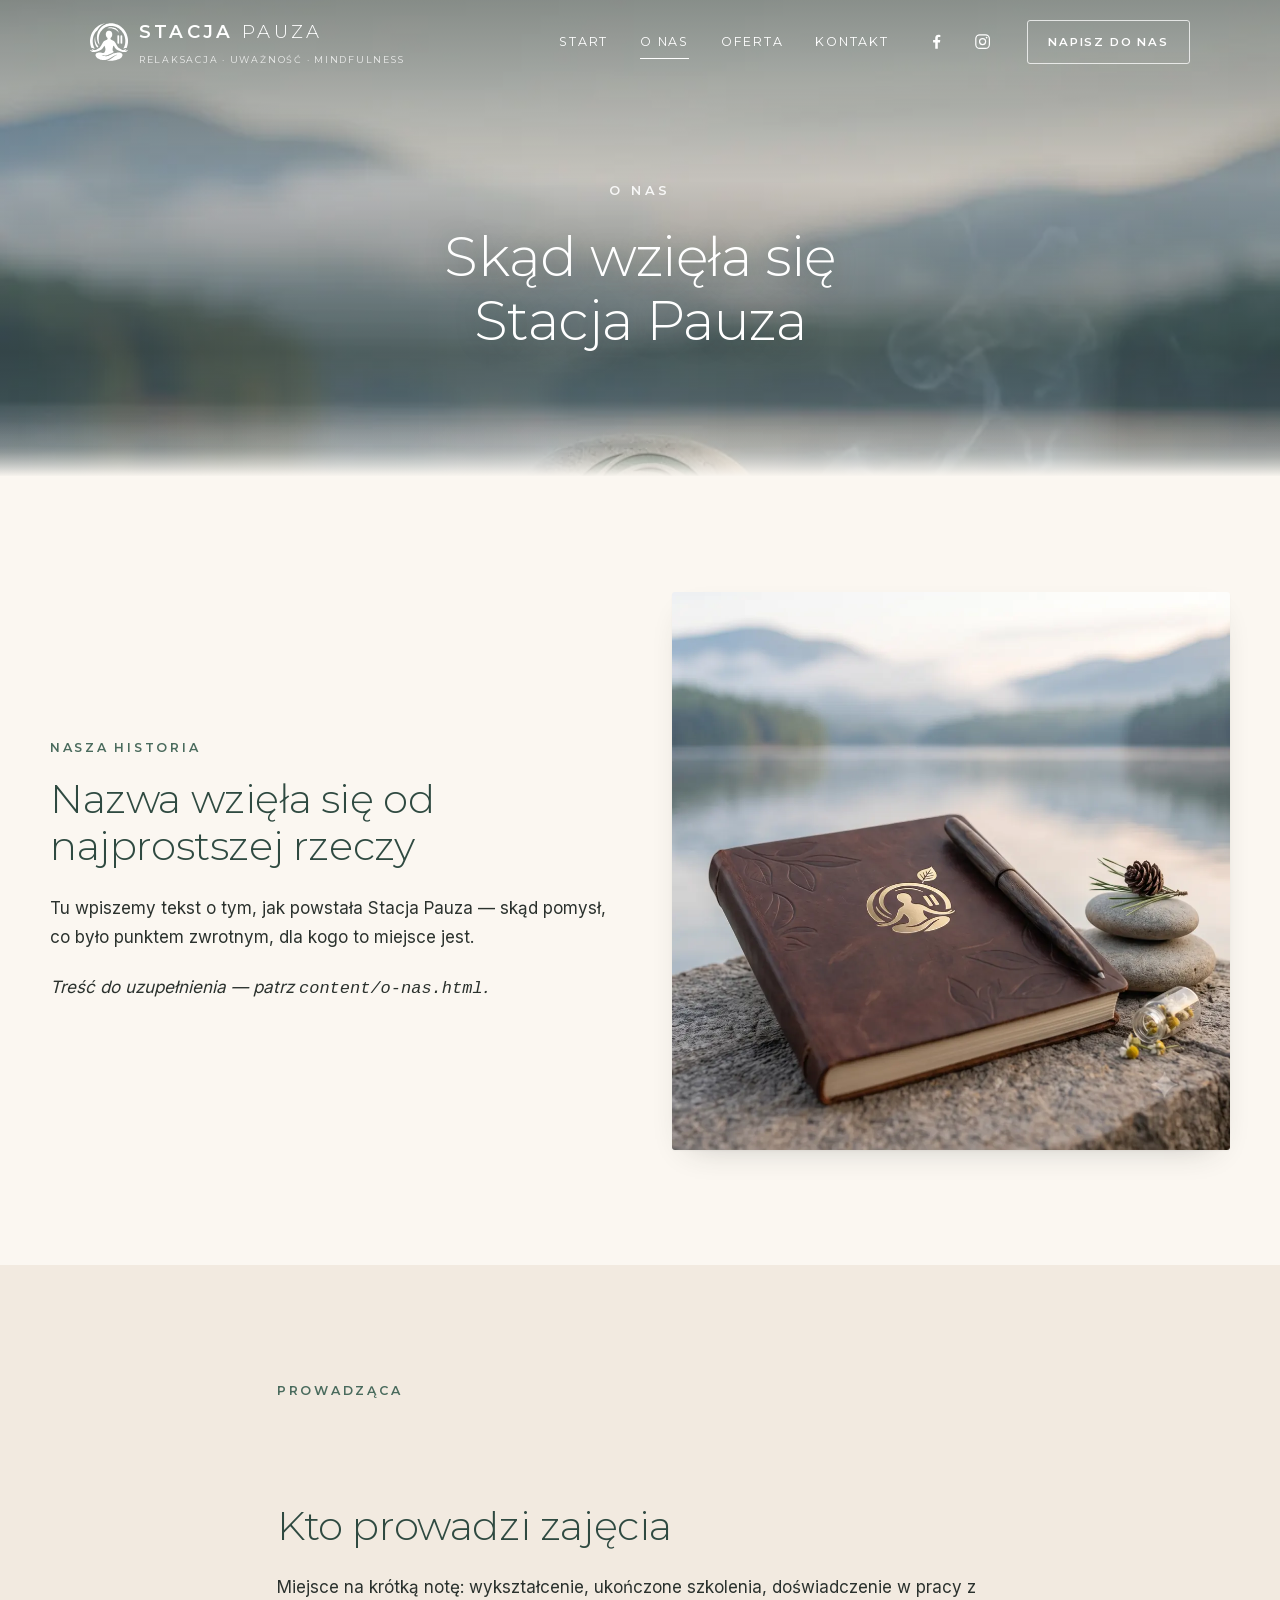
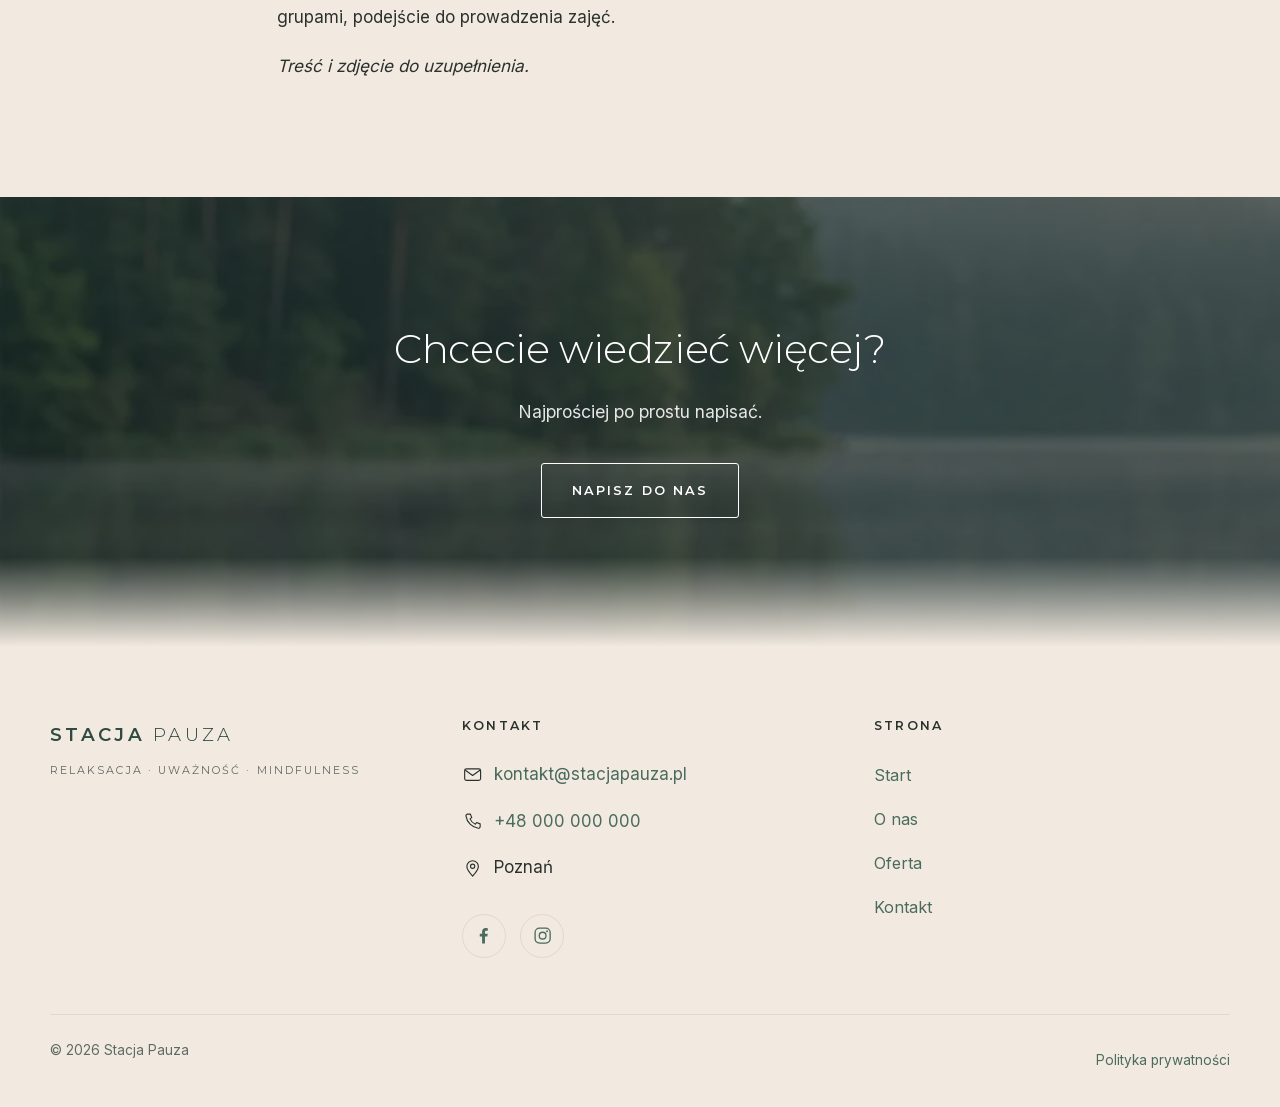
==== about.html @ e512ef87 "Profile społecznościowe w nagłówku Wersja wynikowa po zmianach w repozytorium projektowym." ====
<!DOCTYPE html>
<html lang="pl">
<head>
  <meta charset="utf-8">
  <meta name="viewport" content="width=device-width, initial-scale=1">
  <title>O nas — Stacja Pauza</title>
  <meta name="description" content="Kim jesteśmy i skąd wzięła się Stacja Pauza — szkolenia z relaksacji, uważności i mindfulness.">
  <link rel="canonical" href="https://stacjapauza.pl/about.html">

  <meta property="og:site_name" content="Stacja Pauza">
  <meta property="og:title" content="O nas — Stacja Pauza">
  <meta property="og:description" content="Kim jesteśmy i skąd wzięła się Stacja Pauza — szkolenia z relaksacji, uważności i mindfulness.">
  <meta property="og:url" content="https://stacjapauza.pl/about.html">
  <meta property="og:image" content="https://stacjapauza.pl/assets/img/og.jpg">
  <meta property="og:type" content="website">
  <meta property="og:locale" content="pl_PL">
  <meta name="twitter:card" content="summary_large_image">

  <meta name="theme-color" content="#fbf7f1">
  <link rel="icon" href="/favicon.svg" type="image/svg+xml">
  <link rel="stylesheet" href="/assets/css/fonts.css">
  <link rel="stylesheet" href="/assets/css/style.css">
</head>
<body class="">
  <a class="skip-link" href="#main">Przejdź do treści</a>

    <!-- Zestaw ikon. Użycie: <svg class="icon"><use href="#i-oddech"></use></svg> -->
  <svg xmlns="http://www.w3.org/2000/svg" style="display:none" aria-hidden="true" focusable="false">
    <symbol id="i-oddech" viewBox="0 0 24 24" fill="none" stroke="currentColor" stroke-width="1.3" stroke-linecap="round" stroke-linejoin="round">
      <path d="M3 14c3 0 3-4 6-4s3 4 6 4 3-4 6-4"/>
      <path d="M3 19c3 0 3-3 6-3s3 3 6 3 3-3 6-3" opacity=".55"/>
      <circle cx="12" cy="5" r="2.2"/>
    </symbol>
    <symbol id="i-cisza" viewBox="0 0 24 24" fill="none" stroke="currentColor" stroke-width="1.3" stroke-linecap="round" stroke-linejoin="round">
      <circle cx="12" cy="12" r="9"/>
      <circle cx="12" cy="12" r="4.5" opacity=".55"/>
      <circle cx="12" cy="12" r="1"/>
    </symbol>
    <symbol id="i-rownowaga" viewBox="0 0 24 24" fill="none" stroke="currentColor" stroke-width="1.3" stroke-linecap="round" stroke-linejoin="round">
      <ellipse cx="12" cy="18.5" rx="6.5" ry="2.4"/>
      <ellipse cx="12" cy="13" rx="5" ry="2"/>
      <ellipse cx="12" cy="8.5" rx="3.4" ry="1.6"/>
      <ellipse cx="12" cy="4.8" rx="2" ry="1.1"/>
    </symbol>
    <symbol id="i-uwaznosc" viewBox="0 0 24 24" fill="none" stroke="currentColor" stroke-width="1.3" stroke-linecap="round" stroke-linejoin="round">
      <path d="M12 21c-4.5-3.2-7-6-7-9.6A4.4 4.4 0 0 1 12 8a4.4 4.4 0 0 1 7 3.4c0 3.6-2.5 6.4-7 9.6Z"/>
      <path d="M12 8V3.5" opacity=".55"/>
    </symbol>
    <symbol id="i-grupa" viewBox="0 0 24 24" fill="none" stroke="currentColor" stroke-width="1.3" stroke-linecap="round" stroke-linejoin="round">
      <circle cx="9" cy="8" r="3"/>
      <circle cx="17" cy="9.5" r="2.3" opacity=".55"/>
      <path d="M3.5 19c0-3 2.5-5 5.5-5s5.5 2 5.5 5"/>
      <path d="M16.5 14.2c2.3.4 4 2.3 4 4.8" opacity=".55"/>
    </symbol>
    <symbol id="i-czas" viewBox="0 0 24 24" fill="none" stroke="currentColor" stroke-width="1.3" stroke-linecap="round" stroke-linejoin="round">
      <circle cx="12" cy="12" r="9"/>
      <path d="M12 7v5.2l3.2 1.9"/>
    </symbol>
    <symbol id="i-mail" viewBox="0 0 24 24" fill="none" stroke="currentColor" stroke-width="1.3" stroke-linecap="round" stroke-linejoin="round">
      <rect x="3" y="5.5" width="18" height="13" rx="2"/>
      <path d="m3.8 7 8.2 6 8.2-6"/>
    </symbol>
    <symbol id="i-telefon" viewBox="0 0 24 24" fill="none" stroke="currentColor" stroke-width="1.3" stroke-linecap="round" stroke-linejoin="round">
      <path d="M6.5 3.5h3l1.5 4-2 1.4a12 12 0 0 0 6.1 6.1l1.4-2 4 1.5v3a2 2 0 0 1-2.2 2A16.5 16.5 0 0 1 4.5 5.7a2 2 0 0 1 2-2.2Z"/>
    </symbol>
    <symbol id="i-miejsce" viewBox="0 0 24 24" fill="none" stroke="currentColor" stroke-width="1.3" stroke-linecap="round" stroke-linejoin="round">
      <path d="M12 21.5c4.3-4.6 6.5-8 6.5-10.8a6.5 6.5 0 1 0-13 0c0 2.8 2.2 6.2 6.5 10.8Z"/>
      <circle cx="12" cy="10.5" r="2.4"/>
    </symbol>
    <symbol id="i-facebook" viewBox="0 0 24 24" fill="currentColor">
      <path d="M13.5 21v-8h2.7l.4-3.1h-3.1V7.9c0-.9.25-1.5 1.55-1.5H16.7V3.6A21 21 0 0 0 14.3 3.5c-2.4 0-4 1.45-4 4.12V9.9H7.6V13h2.7v8Z"/>
    </symbol>
    <symbol id="i-instagram" viewBox="0 0 24 24" fill="none" stroke="currentColor" stroke-width="1.5" stroke-linecap="round">
      <rect x="3.5" y="3.5" width="17" height="17" rx="5"/>
      <circle cx="12" cy="12" r="3.8"/>
      <circle cx="17" cy="7" r="1.1" fill="currentColor" stroke="none"/>
    </symbol>
  </svg>


  <header class="site-header" id="site-header">
    <div class="site-header__inner">
      <a class="brand" href="/index.html">
        <span class="brand__mark" aria-hidden="true"></span>
        <span class="brand__text">
          <span class="brand__name"><strong>Stacja</strong> Pauza</span>
          <span class="brand__tagline">Relaksacja · Uważność · Mindfulness</span>
        </span>
      </a>

      <button class="nav-toggle" type="button" aria-expanded="false" aria-controls="site-nav">
        <span class="nav-toggle__bars" aria-hidden="true"></span>
        <span class="nav-toggle__label">Menu</span>
      </button>

      <nav class="site-nav" id="site-nav" aria-label="Menu główne">
        <a href="/index.html">Start</a>
      <a href="/about.html" aria-current="page">O nas</a>
      <a href="/services.html">Oferta</a>
      <a href="/contact.html">Kontakt</a>
        <span class="site-nav__social">
          <a href="https://www.facebook.com/profile.php?id=61592736097034" aria-label="Facebook" rel="noopener" target="_blank"><svg class="icon" aria-hidden="true"><use href="#i-facebook"></use></svg></a>
          <a href="https://www.instagram.com/stacjapauza/" aria-label="Instagram" rel="noopener" target="_blank"><svg class="icon" aria-hidden="true"><use href="#i-instagram"></use></svg></a>
        </span>
        <a class="btn btn--sm site-nav__cta" href="/contact.html">Napisz do nas</a>
      </nav>
    </div>
  </header>

  <section class="hero hero--compact hero--photo" style="background-image:url(/assets/img/kamienie-pomost.webp);background-position:center 12%">
    <div class="hero__inner">
      <p class="hero__kicker">O nas</p>
      <h1 class="hero__title">Skąd wzięła się Stacja Pauza</h1>
    </div>
  </section>

  <main id="main">
    <section class="section">
      <div class="container">
        <div class="split split--reverse">
          <div class="split__media">
            <img src="/assets/img/dziennik.webp" width="1100" height="1100"
                 alt="Skórzany dziennik ze złoconym znakiem, pióro i kamienie nad jeziorem" loading="lazy">
          </div>
          <div class="split__text">
            <p class="kicker">Nasza historia</p>
            <h2>Nazwa wzięła się od najprostszej rzeczy</h2>
            <p>Tu wpiszemy tekst o tym, jak powstała Stacja Pauza — skąd pomysł, co było
              punktem zwrotnym, dla kogo to miejsce jest.</p>
            <p><em>Treść do uzupełnienia — patrz <code>content/o-nas.html</code>.</em></p>
          </div>
        </div>
      </div>
    </section>

    <section class="section section--sand">
      <div class="container container--prose prose">
        <p class="kicker">Prowadząca</p>
        <h2>Kto prowadzi zajęcia</h2>
        <p>Miejsce na krótką notę: wykształcenie, ukończone szkolenia, doświadczenie
          w pracy z grupami, podejście do prowadzenia zajęć.</p>
        <p><em>Treść i zdjęcie do uzupełnienia.</em></p>
      </div>
    </section>

    <section class="cta-band" style="background-image:url(/assets/img/band-jezioro.webp);background-position:center 30%">
      <div class="cta-band__inner">
        <h2>Chcecie wiedzieć więcej?</h2>
        <p>Najprościej po prostu napisać.</p>
        <p class="hero__actions"><a class="btn btn--ghost" href="/contact.html">Napisz do nas</a></p>
      </div>
    </section>
  </main>

  <footer class="site-footer">
    <div class="site-footer__inner">
      <div class="site-footer__brand">
        <span class="brand__name"><strong>Stacja</strong> Pauza</span>
        <p class="site-footer__tagline">Relaksacja · Uważność · Mindfulness</p>
      </div>

      <div class="site-footer__col">
        <h2>Kontakt</h2>
        <ul class="contact-list">
          <li><svg class="icon" aria-hidden="true"><use href="#i-mail"></use></svg><a href="mailto:kontakt@stacjapauza.pl">kontakt@stacjapauza.pl</a></li>
          <li><svg class="icon" aria-hidden="true"><use href="#i-telefon"></use></svg><a href="tel:+48000000000">+48 000 000 000</a></li>
          <li><svg class="icon" aria-hidden="true"><use href="#i-miejsce"></use></svg><span>Poznań</span></li>
        </ul>
        <p class="social"><a href="https://www.facebook.com/profile.php?id=61592736097034" aria-label="Facebook" rel="noopener" target="_blank"><svg class="icon" aria-hidden="true"><use href="#i-facebook"></use></svg></a><a href="https://www.instagram.com/stacjapauza/" aria-label="Instagram" rel="noopener" target="_blank"><svg class="icon" aria-hidden="true"><use href="#i-instagram"></use></svg></a></p>
      </div>

      <div class="site-footer__col">
        <h2>Strona</h2>
        <nav aria-label="Menu w stopce">
          <a href="/index.html">Start</a>
      <a href="/about.html" aria-current="page">O nas</a>
      <a href="/services.html">Oferta</a>
      <a href="/contact.html">Kontakt</a>
        </nav>
      </div>
    </div>

    <div class="site-footer__bottom">
      <p>&copy; 2026 Stacja Pauza</p>
      <a href="/privacy.html">Polityka prywatności</a>
    </div>
  </footer>

  <script src="/assets/js/site.js" defer></script>
</body>
</html>
---- assets/css/fonts.css ----
/* Fonty hostowane lokalnie — bez odpytywania serwerów Google (RODO).
   Generowane przez scripts/fetch-fonts.sh — nie edytować ręcznie. */

@font-face {
  font-family: 'Inter';
  font-style: normal;
  font-weight: 400;
  font-display: swap;
  src: url(/assets/fonts/inter-400-latin-ext.woff2) format('woff2');
  unicode-range: U+0100-02BA, U+02BD-02C5, U+02C7-02CC, U+02CE-02D7, U+02DD-02FF, U+0304, U+0308, U+0329, U+1D00-1DBF, U+1E00-1E9F, U+1EF2-1EFF, U+2020, U+20A0-20AB, U+20AD-20C0, U+2113, U+2C60-2C7F, U+A720-A7FF;
}

@font-face {
  font-family: 'Inter';
  font-style: normal;
  font-weight: 400;
  font-display: swap;
  src: url(/assets/fonts/inter-400-latin.woff2) format('woff2');
  unicode-range: U+0000-00FF, U+0131, U+0152-0153, U+02BB-02BC, U+02C6, U+02DA, U+02DC, U+0304, U+0308, U+0329, U+2000-206F, U+20AC, U+2122, U+2191, U+2193, U+2212, U+2215, U+FEFF, U+FFFD;
}

@font-face {
  font-family: 'Montserrat';
  font-style: normal;
  font-weight: 300;
  font-display: swap;
  src: url(/assets/fonts/montserrat-300-latin-ext.woff2) format('woff2');
  unicode-range: U+0100-02BA, U+02BD-02C5, U+02C7-02CC, U+02CE-02D7, U+02DD-02FF, U+0304, U+0308, U+0329, U+1D00-1DBF, U+1E00-1E9F, U+1EF2-1EFF, U+2020, U+20A0-20AB, U+20AD-20C0, U+2113, U+2C60-2C7F, U+A720-A7FF;
}

@font-face {
  font-family: 'Montserrat';
  font-style: normal;
  font-weight: 300;
  font-display: swap;
  src: url(/assets/fonts/montserrat-300-latin.woff2) format('woff2');
  unicode-range: U+0000-00FF, U+0131, U+0152-0153, U+02BB-02BC, U+02C6, U+02DA, U+02DC, U+0304, U+0308, U+0329, U+2000-206F, U+20AC, U+2122, U+2191, U+2193, U+2212, U+2215, U+FEFF, U+FFFD;
}

@font-face {
  font-family: 'Montserrat';
  font-style: normal;
  font-weight: 400;
  font-display: swap;
  src: url(/assets/fonts/montserrat-400-latin-ext.woff2) format('woff2');
  unicode-range: U+0100-02BA, U+02BD-02C5, U+02C7-02CC, U+02CE-02D7, U+02DD-02FF, U+0304, U+0308, U+0329, U+1D00-1DBF, U+1E00-1E9F, U+1EF2-1EFF, U+2020, U+20A0-20AB, U+20AD-20C0, U+2113, U+2C60-2C7F, U+A720-A7FF;
}

@font-face {
  font-family: 'Montserrat';
  font-style: normal;
  font-weight: 400;
  font-display: swap;
  src: url(/assets/fonts/montserrat-400-latin.woff2) format('woff2');
  unicode-range: U+0000-00FF, U+0131, U+0152-0153, U+02BB-02BC, U+02C6, U+02DA, U+02DC, U+0304, U+0308, U+0329, U+2000-206F, U+20AC, U+2122, U+2191, U+2193, U+2212, U+2215, U+FEFF, U+FFFD;
}

@font-face {
  font-family: 'Montserrat';
  font-style: normal;
  font-weight: 600;
  font-display: swap;
  src: url(/assets/fonts/montserrat-600-latin-ext.woff2) format('woff2');
  unicode-range: U+0100-02BA, U+02BD-02C5, U+02C7-02CC, U+02CE-02D7, U+02DD-02FF, U+0304, U+0308, U+0329, U+1D00-1DBF, U+1E00-1E9F, U+1EF2-1EFF, U+2020, U+20A0-20AB, U+20AD-20C0, U+2113, U+2C60-2C7F, U+A720-A7FF;
}

@font-face {
  font-family: 'Montserrat';
  font-style: normal;
  font-weight: 600;
  font-display: swap;
  src: url(/assets/fonts/montserrat-600-latin.woff2) format('woff2');
  unicode-range: U+0000-00FF, U+0131, U+0152-0153, U+02BB-02BC, U+02C6, U+02DA, U+02DC, U+0304, U+0308, U+0329, U+2000-206F, U+20AC, U+2122, U+2191, U+2193, U+2212, U+2215, U+FEFF, U+FFFD;
}
---- assets/css/style.css ----
/* Stacja Pauza — arkusz stylów.
   Kolory wyprowadzone z logotypu i zdjęć marki (content/images/katalog.md):
   szałwiowa zieleń sygnetu, mgła nad jeziorem, ciepłe drewno, kremowy piasek. */

:root {
  /* kolory */
  --ink: #2b322e;
  --ink-soft: #5f6a63;
  --cream: #fbf7f1;
  --sand: #f2eae0;
  --line: #e3d8c9;
  --sage: #7d9b89;
  --sage-deep: #4a6b5d;
  --forest: #2f4a41;
  --gold: #b08d57;
  --white: #fff;

  /* wymiary */
  --container: 1180px;
  --prose: 66ch;
  --gutter: clamp(1.25rem, 4vw, 2.5rem);
  --section-y: clamp(4rem, 9vw, 7.5rem);
  --radius: 3px;

  /* typografia */
  --font-head: "Montserrat", "Helvetica Neue", Arial, sans-serif;
  --font-body: "Inter", "Helvetica Neue", Arial, sans-serif;

  --header-h: 5.25rem;
  --shadow: 0 1px 2px rgba(43, 50, 46, .04), 0 12px 32px -18px rgba(43, 50, 46, .3);
}

*,
*::before,
*::after {
  box-sizing: border-box;
}

html {
  scroll-behavior: smooth;
}

@media (prefers-reduced-motion: reduce) {
  html { scroll-behavior: auto; }
  *, *::before, *::after { animation: none !important; transition: none !important; }
}

body {
  margin: 0;
  background: var(--cream);
  color: var(--ink);
  font-family: var(--font-body);
  font-size: 1.0625rem;
  line-height: 1.75;
  -webkit-font-smoothing: antialiased;
}

img {
  max-width: 100%;
  height: auto;
  display: block;
}

a {
  color: var(--sage-deep);
  text-underline-offset: .18em;
  text-decoration-thickness: 1px;
}

a:hover {
  color: var(--forest);
}

:focus-visible {
  outline: 2px solid var(--sage-deep);
  outline-offset: 3px;
}

.icon {
  width: 1.25em;
  height: 1.25em;
  flex: none;
}

/* ---------- typografia ---------- */

h1, h2, h3, h4 {
  font-family: var(--font-head);
  font-weight: 300;
  line-height: 1.18;
  letter-spacing: -.01em;
  color: var(--forest);
  margin: 0 0 .6em;
  text-wrap: balance;
}

h1 { font-size: clamp(2.1rem, 5.2vw, 3.4rem); }
h2 { font-size: clamp(1.7rem, 3.6vw, 2.5rem); }
h3 { font-size: 1.2rem; font-weight: 600; letter-spacing: .01em; }

p { margin: 0 0 1.25rem; }
p:last-child { margin-bottom: 0; }

.lead {
  font-size: clamp(1.1rem, 1.7vw, 1.28rem);
  line-height: 1.65;
  color: var(--ink-soft);
}

.kicker {
  font-family: var(--font-head);
  font-size: .78rem;
  font-weight: 600;
  letter-spacing: .22em;
  text-transform: uppercase;
  color: var(--sage-deep);
  margin: 0 0 1rem;
}

.skip-link {
  position: absolute;
  left: -9999px;
}

.skip-link:focus {
  left: var(--gutter);
  top: 1rem;
  z-index: 200;
  padding: .6rem 1.1rem;
  background: var(--white);
  border-radius: var(--radius);
  box-shadow: var(--shadow);
}

/* ---------- przyciski ---------- */

.btn {
  display: inline-flex;
  align-items: center;
  justify-content: center;
  gap: .5rem;
  min-height: 2.75rem;
  padding: .95rem 1.9rem;
  border: 1px solid var(--sage-deep);
  border-radius: var(--radius);
  background: var(--sage-deep);
  color: var(--white);
  font-family: var(--font-head);
  font-size: .8rem;
  font-weight: 600;
  letter-spacing: .16em;
  text-transform: uppercase;
  text-decoration: none;
  transition: background-color .25s, border-color .25s, color .25s;
}

.btn:hover {
  background: var(--forest);
  border-color: var(--forest);
  color: var(--white);
}

.btn--ghost {
  background: transparent;
  border-color: currentColor;
  color: var(--white);
}

.btn--ghost:hover {
  background: rgba(255, 255, 255, .14);
  border-color: var(--white);
  color: var(--white);
}

.btn--sm {
  padding: .65rem 1.25rem;
  font-size: .72rem;
  white-space: nowrap;
}

/* ---------- nagłówek strony ---------- */

.site-header {
  position: sticky;
  top: 0;
  z-index: 100;
  background: var(--cream);
  border-bottom: 1px solid var(--line);
  transition: background-color .3s, border-color .3s;
}

/* Na podstronach ze zdjęciem powitalnym nagłówek leży na zdjęciu,
   dopóki użytkownik nie zacznie przewijać (klasę dokłada assets/js/site.js). */
body:not(.no-hero) .site-header {
  position: fixed;
  inset: 0 0 auto;
  background: transparent;
  border-bottom-color: transparent;
}

body:not(.no-hero) .site-header:not(.is-scrolled) .brand,
body:not(.no-hero) .site-header:not(.is-scrolled) .site-nav a:not(.btn),
body:not(.no-hero) .site-header:not(.is-scrolled) .nav-toggle {
  color: var(--white);
}

body:not(.no-hero) .site-header:not(.is-scrolled) .brand__tagline {
  color: rgba(255, 255, 255, .8);
}

body:not(.no-hero) .site-header:not(.is-scrolled) .site-nav__cta {
  border-color: rgba(255, 255, 255, .75);
  background: transparent;
}

body:not(.no-hero) .site-header.is-scrolled {
  background: var(--cream);
  border-bottom-color: var(--line);
  box-shadow: 0 8px 24px -20px rgba(43, 50, 46, .5);
}

.site-header__inner {
  position: relative;
  max-width: var(--container);
  min-height: var(--header-h);
  margin: 0 auto;
  padding: 0 var(--gutter);
  display: flex;
  align-items: center;
  justify-content: space-between;
  gap: clamp(1rem, 3vw, 2rem);
}

.brand {
  display: flex;
  align-items: center;
  gap: .7rem;
  min-height: 2.75rem;
  min-width: 0;
  color: var(--forest);
  text-decoration: none;
  transition: color .3s;
}

.brand__text {
  display: grid;
  gap: .2rem;
  min-width: 0;
}

/* Sygnet jako maska, a nie zwykły obrazek: dzięki temu przyjmuje kolor tekstu obok,
   czyli jest biały nad zdjęciem i ciemnozielony po przewinięciu — bez drugiego pliku.
   Poza @supports znak się nie pokazuje, żeby w starszej przeglądarce nie został
   po nim kolorowy prostokąt. */
.brand__mark {
  display: none;
  flex: none;
  width: clamp(1.9rem, 4.4vw, 2.35rem);
  aspect-ratio: 1;
  background: currentColor;
}

@supports ((-webkit-mask-image: url("#m")) or (mask-image: url("#m"))) {
  .brand__mark {
    display: block;
    -webkit-mask: url(/assets/img/logo-znak.svg) center / contain no-repeat;
    mask: url(/assets/img/logo-znak.svg) center / contain no-repeat;
  }
}

.brand__name {
  font-family: var(--font-head);
  font-size: clamp(.95rem, 2.4vw, 1.15rem);
  font-weight: 300;
  letter-spacing: .18em;
  text-transform: uppercase;
  white-space: nowrap;
}

.brand__name strong { font-weight: 600; }

.brand__tagline {
  font-family: var(--font-head);
  font-size: .58rem;
  font-weight: 400;
  letter-spacing: .19em;
  text-transform: uppercase;
  color: var(--ink-soft);
  transition: color .3s;
}

.site-nav {
  display: flex;
  align-items: center;
  gap: clamp(1.25rem, 2.5vw, 2.25rem);
}

.site-nav > a:not(.btn) {
  font-family: var(--font-head);
  white-space: nowrap;
  font-size: .78rem;
  font-weight: 400;
  letter-spacing: .14em;
  text-transform: uppercase;
  color: var(--ink);
  text-decoration: none;
  padding: .35rem 0;
  border-bottom: 1px solid transparent;
  transition: color .25s, border-color .25s;
}

.site-nav > a:not(.btn):hover,
.site-nav > a[aria-current="page"] {
  border-bottom-color: currentColor;
}

/* Profile społecznościowe w nagłówku. Ikony mają własne pole dotykowe 44 px, więc
   grupa dostaje ujemny margines — inaczej odsunęłaby się od menu bardziej, niż widać. */
.site-nav__social {
  display: flex;
  align-items: center;
  gap: .1rem;
  margin: 0 -.6rem 0 -.35rem;
}

.site-nav__social a {
  display: grid;
  place-items: center;
  width: 2.75rem;
  height: 2.75rem;
  color: var(--ink);
  border-radius: 50%;
  transition: opacity .25s;
}

/* Wygaszanie zamiast zmiany koloru: działa tak samo nad zdjęciem i na kremowym tle. */
.site-nav__social a:hover {
  opacity: .65;
}

.site-nav__social .icon {
  width: 1.2rem;
  height: 1.2rem;
}

.nav-toggle {
  display: none;
  align-items: center;
  gap: .55rem;
  min-height: 2.75rem;
  padding: .5rem 0;
  border: 0;
  background: none;
  color: var(--ink);
  font-family: var(--font-head);
  font-size: .72rem;
  font-weight: 600;
  letter-spacing: .16em;
  text-transform: uppercase;
  cursor: pointer;
}

.nav-toggle__bars,
.nav-toggle__bars::before,
.nav-toggle__bars::after {
  display: block;
  width: 22px;
  height: 1.5px;
  background: currentColor;
  transition: transform .25s, opacity .25s;
}

.nav-toggle__bars {
  position: relative;
}

.nav-toggle__bars::before,
.nav-toggle__bars::after {
  content: "";
  position: absolute;
  left: 0;
}

.nav-toggle__bars::before { top: -7px; }
.nav-toggle__bars::after  { top: 7px; }

.nav-toggle[aria-expanded="true"] .nav-toggle__bars { background: transparent; }
.nav-toggle[aria-expanded="true"] .nav-toggle__bars::before { transform: translateY(7px) rotate(45deg); }
.nav-toggle[aria-expanded="true"] .nav-toggle__bars::after  { transform: translateY(-7px) rotate(-45deg); }

/* Poniżej ~560 px hasło pod nazwą nie mieści się obok przycisku menu.
   Zostaje w stopce, gdzie jest na nie miejsce. */
@media (max-width: 560px) {
  .brand__tagline { display: none; }
}

@media (max-width: 1020px) {
  .nav-toggle { display: inline-flex; }

  .site-nav {
    position: absolute;
    inset: 100% 0 auto;
    display: none;
    flex-direction: column;
    align-items: stretch;
    gap: 0;
    padding: .5rem var(--gutter) 1.75rem;
    background: var(--cream);
    border-bottom: 1px solid var(--line);
    box-shadow: var(--shadow);
  }

  .site-nav.is-open { display: flex; }

  /* w rozwiniętym menu obowiązuje kremowe tło, nie jasny wariant znad zdjęcia */
  body:not(.no-hero) .site-header:not(.is-scrolled) .site-nav.is-open a:not(.btn) {
    color: var(--ink);
  }

  .site-nav > a:not(.btn) {
    display: flex;
    align-items: center;
    min-height: 2.75rem;
    padding: .95rem 0;
    border-bottom: 1px solid var(--line);
  }

  .site-nav > a:not(.btn):hover,
  .site-nav > a[aria-current="page"] {
    color: var(--sage-deep);
    border-bottom-color: var(--line);
  }

  /* W rozwiniętym menu ikony układają się w rząd pod pozycjami menu. */
  .site-nav__social {
    margin: 1.25rem 0 0 -.6rem;
    gap: .35rem;
  }

  .site-nav__cta {
    margin-top: 1.25rem;
    justify-content: center;
  }

  body:not(.no-hero) .site-header:not(.is-scrolled) .site-nav.is-open .site-nav__cta {
    color: var(--white);
    background: var(--sage-deep);
    border-color: var(--sage-deep);
  }
}

/* ---------- sekcja powitalna ---------- */

.hero {
  position: relative;
  display: flex;
  align-items: center;
  padding: calc(var(--header-h) + clamp(3rem, 8vw, 6rem)) var(--gutter) clamp(3rem, 8vw, 6rem);
  background: var(--forest) center/cover no-repeat;
  color: var(--white);
  text-align: center;
}

/* Wysokość dużego nagłówka podąża za proporcją zdjęcia, a nie za sztywnym limitem
   w pikselach. Zdjęcie ma proporcję ok. 16:9, czyli wysokość ≈ 56% szerokości —
   przy `background-size: cover` oznacza to, że kadr pokazuje się w całości.

   Sztywne 780 px działało dobrze do jakichś 1440 px szerokości, ale wyżej okno robiło
   się coraz bardziej „panoramiczne" od zdjęcia i cover przycinał je z góry i z dołu:
   przy 1920 px ginęło 27% kadru, przy 2560 px prawie połowa. Postać rosła, a znikał
   krajobraz dookoła niej — czyli to, co w tym ujęciu najlepsze.

   78vh to dolna granica, żeby na niskich oknach nagłówek nie zrobił się pasem.

   Limit --hero-max-h jest większy niż wysokość ekranu i to jest zamierzone: przy oknie
   szerokim i niskim (np. 1623×750) pokazanie całego kadru wymaga 909 px wysokości.
   Zejście do 100vh oznaczałoby tam z powrotem 17% ucięcia. Przy 130vh kadr jest pełny
   na każdym rozmiarze, a przyciski i tak zostają nad zgięciem — sprawdzone od 968 px
   do 2560 px szerokości. Poniżej zgięcia ląduje tylko dolny fragment zdjęcia, który
   i tak rozpływa się w tło. */
.hero--large {
  min-height: min(max(78vh, 56vw), var(--hero-max-h, 130vh));
}

/* Niskie nagłówki podstron celowo pokazują tylko pas zdjęcia. */
.hero--compact { min-height: min(58vh, 460px); }

.hero--photo::before {
  content: "";
  position: absolute;
  inset: 0;
  background:
    linear-gradient(180deg,
      rgba(24, 38, 33, .5) 0%,
      rgba(24, 38, 33, .22) 38%,
      rgba(24, 38, 33, .5) 74%,
      rgba(24, 38, 33, .12) 100%);
}

/* Zdjęcie rozpływa się w tło sekcji poniżej zamiast kończyć się ostrą krawędzią.
   Wysokość w procentach, żeby niski nagłówek podstrony nie dostał tak samo grubego
   pasa jak wysoki nagłówek strony głównej.

   Pas jest celowo niski: na zdjęciu z pomostu sylwetka sięga do ok. 92% wysokości
   kadru, więc wyżej poprowadzone rozjaśnienie zjadałoby postać. Rozpływają się same
   deski. Gradient jest przy tym wyprofilowany — przez pierwszą połowę pasa jest
   prawie niewidoczny, więc przejście czyta się miękko mimo niewielkiej wysokości.

   --hero-fade nadpisujemy, gdyby pod nagłówkiem miała kiedyś stanąć sekcja
   w innym kolorze niż kremowy. */
.hero--photo::after {
  content: "";
  position: absolute;
  inset: auto 0 -1px;
  height: var(--hero-fade-h, 10%);
  min-height: 3.5rem;
  /* Zapas dla przeglądarek bez color-mix(): bez niego cała reguła jest odrzucana
     i wraca ostra krawędź. Wartości to --cream zapisany wprost. */
  background: linear-gradient(180deg,
    rgba(251, 247, 241, 0) 0%,
    rgba(251, 247, 241, .5) 70%,
    rgb(251, 247, 241) 100%);
  background: linear-gradient(180deg,
    transparent 0%,
    color-mix(in srgb, var(--hero-fade, var(--cream)) 18%, transparent) 45%,
    color-mix(in srgb, var(--hero-fade, var(--cream)) 62%, transparent) 76%,
    var(--hero-fade, var(--cream)) 100%);
  pointer-events: none;
}

.hero__inner {
  position: relative;
  max-width: 46rem;
  margin: 0 auto;
}

.hero__kicker {
  font-family: var(--font-head);
  font-size: .8rem;
  font-weight: 600;
  letter-spacing: .28em;
  text-transform: uppercase;
  color: rgba(255, 255, 255, .88);
  margin: 0 0 1.4rem;
}

.hero__title {
  color: var(--white);
  margin-bottom: .5em;
  text-shadow: 0 1px 24px rgba(20, 34, 29, .35);
}

.hero__lead {
  font-size: clamp(1.05rem, 1.8vw, 1.3rem);
  line-height: 1.7;
  color: rgba(255, 255, 255, .92);
  margin: 0 auto;
  max-width: 34rem;
}

.hero__actions {
  display: flex;
  flex-wrap: wrap;
  justify-content: center;
  gap: .9rem;
  margin: 2.25rem 0 0;
}

/* ---------- układ sekcji ---------- */

.section {
  padding: var(--section-y) var(--gutter);
}

.section--sand { background: var(--sand); }
.section--forest { background: var(--forest); color: rgba(255, 255, 255, .85); }
.section--forest h2,
.section--forest h3 { color: var(--white); }
.section--forest .kicker { color: var(--sage); }
.section--forest .lead { color: rgba(255, 255, 255, .8); }

.container {
  max-width: var(--container);
  margin: 0 auto;
}

.container--prose {
  max-width: var(--prose);
}

.section-head {
  max-width: 42rem;
  margin: 0 auto clamp(2.5rem, 5vw, 4rem);
  text-align: center;
}

.section-head :last-child { margin-bottom: 0; }

/* ozdobny separator w duchu sygnetu marki */
.mark {
  display: block;
  width: 1px;
  height: 3.25rem;
  margin: 0 auto 1.75rem;
  background: linear-gradient(180deg, transparent, var(--sage));
}

.mark--dot {
  height: auto;
  width: auto;
  background: none;
  text-align: center;
  color: var(--sage);
  letter-spacing: .8em;
  font-size: .7rem;
}

/* ---------- tekst + zdjęcie ---------- */

.split {
  display: grid;
  gap: clamp(2rem, 5vw, 4.5rem);
  align-items: center;
  grid-template-columns: 1fr;
}

@media (min-width: 820px) {
  .split { grid-template-columns: 1fr 1fr; }
  .split--reverse .split__media { order: 2; }
}

.split__media img {
  width: 100%;
  border-radius: var(--radius);
  box-shadow: var(--shadow);
}

.split__text :last-child { margin-bottom: 0; }

/* ---------- karty ---------- */

.cards {
  display: grid;
  gap: clamp(1.5rem, 3vw, 2.25rem);
  grid-template-columns: repeat(auto-fit, minmax(min(100%, 17rem), 1fr));
}

.card {
  display: flex;
  flex-direction: column;
  background: var(--white);
  border: 1px solid var(--line);
  border-radius: var(--radius);
  overflow: hidden;
  transition: transform .3s, box-shadow .3s;
}

.card:hover {
  transform: translateY(-3px);
  box-shadow: var(--shadow);
}

.card__media {
  aspect-ratio: 4 / 3;
  overflow: hidden;
}

.card__media img {
  width: 100%;
  height: 100%;
  object-fit: cover;
  transition: transform .6s ease;
}

.card:hover .card__media img { transform: scale(1.04); }

.card__body {
  padding: 1.75rem;
  display: flex;
  flex-direction: column;
  flex: 1;
}

.card__body h3 { margin-bottom: .6rem; }

.card__body p {
  color: var(--ink-soft);
  font-size: 1rem;
}

.card__more {
  display: inline-flex;
  align-items: center;
  align-self: flex-start;
  min-height: 2.75rem;
  margin-top: auto;
  padding-top: 1.1rem;
  font-family: var(--font-head);
  font-size: .74rem;
  font-weight: 600;
  letter-spacing: .16em;
  text-transform: uppercase;
  text-decoration: none;
}

.card__more::after {
  content: " →";
}

/* ---------- lista wartości ---------- */

.values {
  display: grid;
  gap: clamp(1.75rem, 4vw, 3rem);
  grid-template-columns: repeat(auto-fit, minmax(min(100%, 14rem), 1fr));
}

.value {
  text-align: center;
}

.value__icon {
  width: 3.5rem;
  height: 3.5rem;
  margin: 0 auto 1.1rem;
  display: grid;
  place-items: center;
  border: 1px solid var(--sage);
  border-radius: 50%;
  color: var(--sage-deep);
}

.value__icon .icon {
  width: 1.6rem;
  height: 1.6rem;
}

.value h3 {
  font-size: 1.02rem;
  margin-bottom: .45rem;
}

.value p {
  font-size: 1rem;
  color: var(--ink-soft);
}

.section--forest .value__icon {
  border-color: rgba(255, 255, 255, .35);
  color: var(--sage);
}

.section--forest .value p { color: rgba(255, 255, 255, .78); }

/* ---------- cytat ---------- */

.quote {
  max-width: 42rem;
  margin: 0 auto;
  text-align: center;
  font-family: var(--font-head);
  font-weight: 300;
  font-size: clamp(1.3rem, 2.8vw, 1.95rem);
  line-height: 1.5;
  color: var(--forest);
}

.section--forest .quote { color: var(--white); }

.quote cite {
  display: block;
  margin-top: 1.5rem;
  font-family: var(--font-body);
  font-size: .8rem;
  font-style: normal;
  letter-spacing: .18em;
  text-transform: uppercase;
  color: var(--sage);
}

/* ---------- pasmo z wezwaniem do działania ---------- */

.cta-band {
  position: relative;
  padding: clamp(4.5rem, 10vw, 8rem) var(--gutter);
  background: var(--forest) center/cover no-repeat;
  color: var(--white);
  text-align: center;
}

.cta-band::before {
  content: "";
  position: absolute;
  inset: 0;
  background: rgba(26, 42, 36, .62);
}

/* To samo złagodzenie krawędzi co w nagłówku, tyle że w kolor stopki. */
.cta-band::after {
  content: "";
  position: absolute;
  inset: auto 0 -1px;
  height: 20%;
  min-height: 4rem;
  background: linear-gradient(180deg, transparent, var(--sand));
  pointer-events: none;
}

.cta-band__inner {
  position: relative;
  max-width: 40rem;
  margin: 0 auto;
}

.cta-band h2 { color: var(--white); }

.cta-band p {
  color: rgba(255, 255, 255, .88);
  font-size: 1.1rem;
}

/* ---------- treść tekstowa podstron ---------- */

.prose h2 { margin-top: 2.5em; }
.prose h2:first-child { margin-top: 0; }
.prose h3 { margin-top: 2em; }

.prose ul,
.prose ol {
  margin: 0 0 1.25rem;
  padding-left: 1.3rem;
}

.prose li { margin-bottom: .5rem; }

.prose blockquote {
  margin: 2rem 0;
  padding: .25rem 0 .25rem 1.5rem;
  border-left: 2px solid var(--sage);
  color: var(--ink-soft);
  font-style: italic;
}

.contact-list {
  list-style: none;
  margin: 0 0 1.5rem;
  padding: 0;
  display: grid;
  gap: .15rem;
}

.contact-list a,
.contact-list span {
  display: inline-flex;
  align-items: center;
  min-height: 2.75rem;
}

.contact-list li {
  display: flex;
  align-items: center;
  gap: .7rem;
}

.contact-list a { text-decoration: none; }
.contact-list a:hover { text-decoration: underline; }

.social {
  display: flex;
  gap: .9rem;
  margin: 0;
}

.social a {
  display: grid;
  place-items: center;
  width: 2.75rem;
  height: 2.75rem;
  border: 1px solid var(--line);
  border-radius: 50%;
  color: var(--sage-deep);
  transition: background-color .25s, color .25s, border-color .25s;
}

.social a:hover {
  background: var(--sage-deep);
  border-color: var(--sage-deep);
  color: var(--white);
}

/* ---------- stopka ---------- */

.site-footer {
  background: var(--sand);
  border-top: 1px solid var(--line);
  padding: clamp(3rem, 6vw, 4.5rem) var(--gutter) 1.5rem;
}

.site-footer__inner {
  max-width: var(--container);
  margin: 0 auto;
  display: grid;
  gap: clamp(2rem, 5vw, 3.5rem);
  grid-template-columns: repeat(auto-fit, minmax(min(100%, 15rem), 1fr));
}

.site-footer__brand .brand__name {
  display: block;
  color: var(--forest);
  margin-bottom: .6rem;
}

.site-footer__tagline {
  font-family: var(--font-head);
  font-size: .68rem;
  letter-spacing: .19em;
  text-transform: uppercase;
  color: var(--ink-soft);
}

.site-footer__col h2 {
  font-size: .78rem;
  font-weight: 600;
  letter-spacing: .18em;
  text-transform: uppercase;
  color: var(--ink);
  margin-bottom: 1.2rem;
}

.site-footer__col nav {
  display: grid;
  gap: 0;
}

.site-footer__col nav a {
  display: inline-flex;
  align-items: center;
  min-height: 2.75rem;
  text-decoration: none;
  font-size: 1rem;
}

.site-footer__col nav a:hover { text-decoration: underline; }

.site-footer__bottom {
  max-width: var(--container);
  margin: clamp(2.5rem, 5vw, 3.5rem) auto 0;
  padding-top: 1.5rem;
  border-top: 1px solid var(--line);
  display: flex;
  flex-wrap: wrap;
  gap: .75rem 2rem;
  justify-content: space-between;
  font-size: .85rem;
  color: var(--ink-soft);
}

.site-footer__bottom p { margin: 0; }

.site-footer__bottom a {
  display: inline-flex;
  align-items: center;
  min-height: 2.75rem;
  font-size: .85rem;
  text-decoration: none;
}

.site-footer__bottom a:hover { text-decoration: underline; }
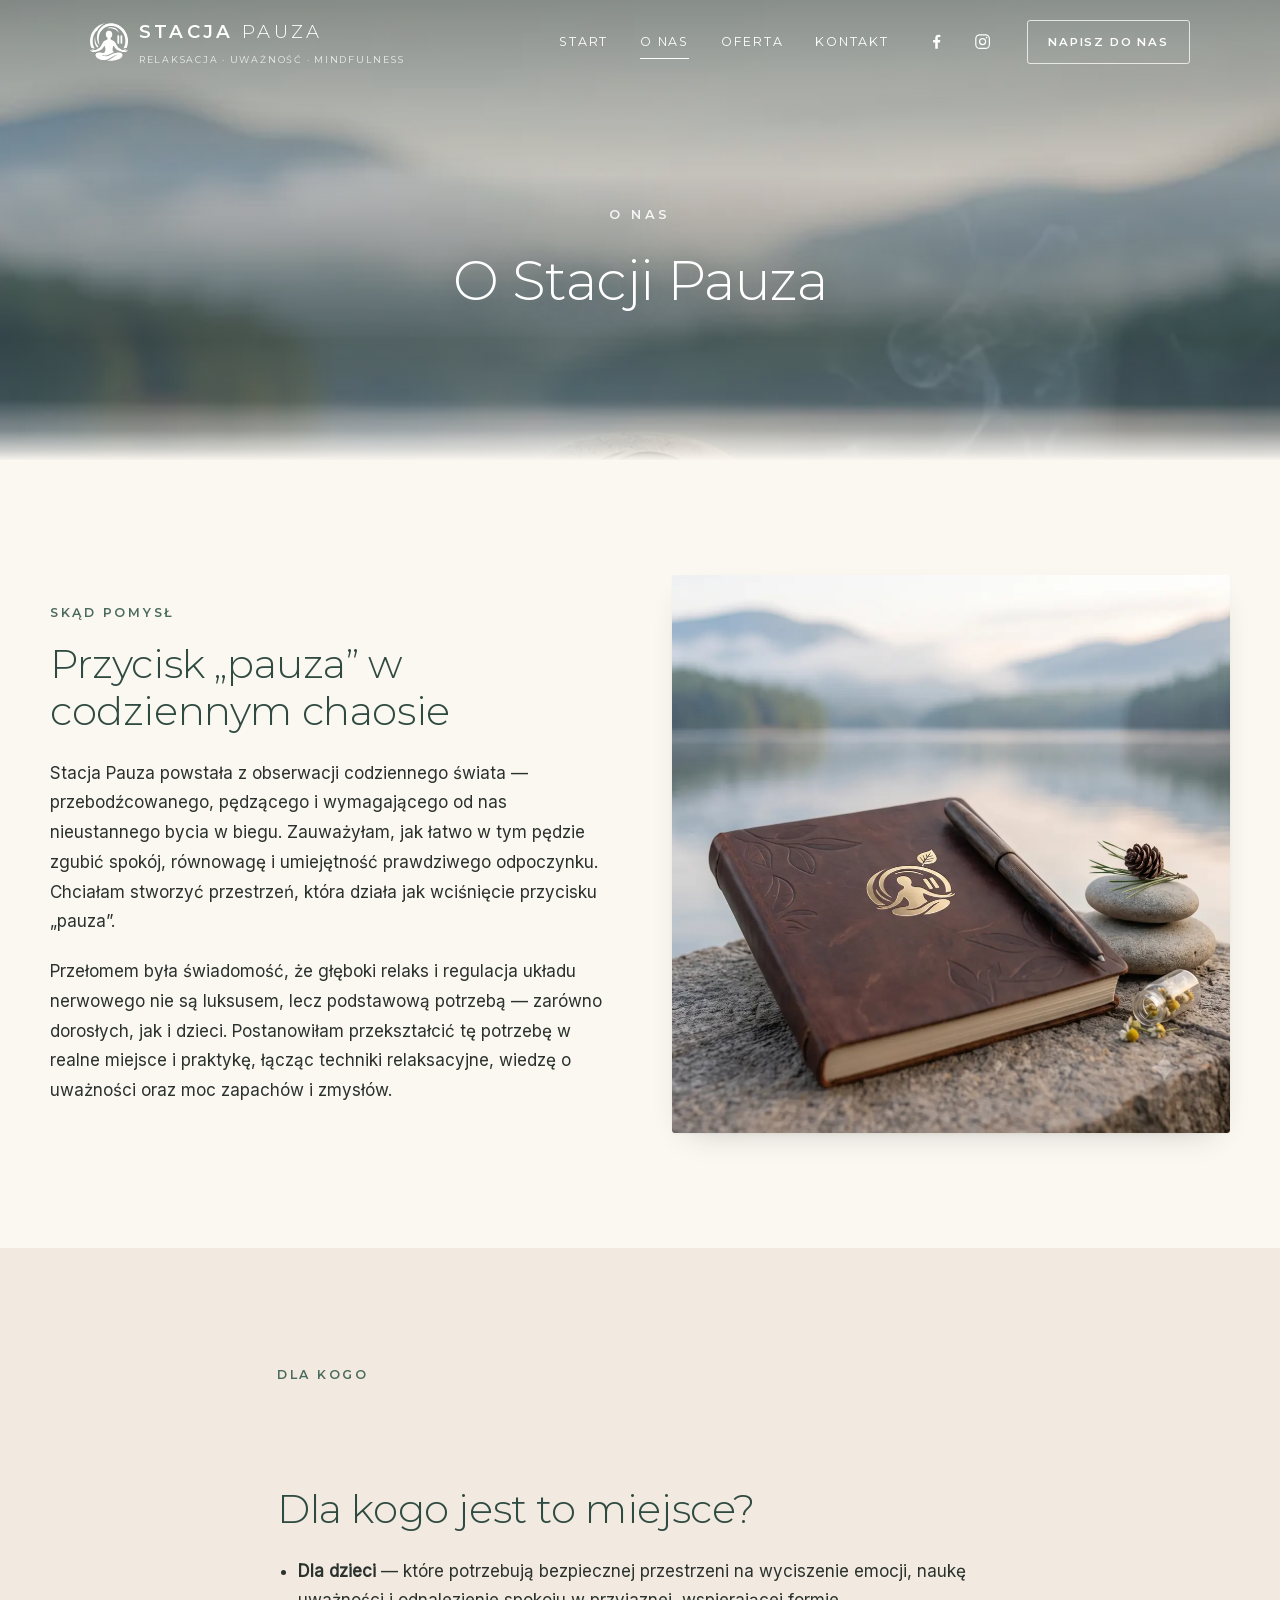
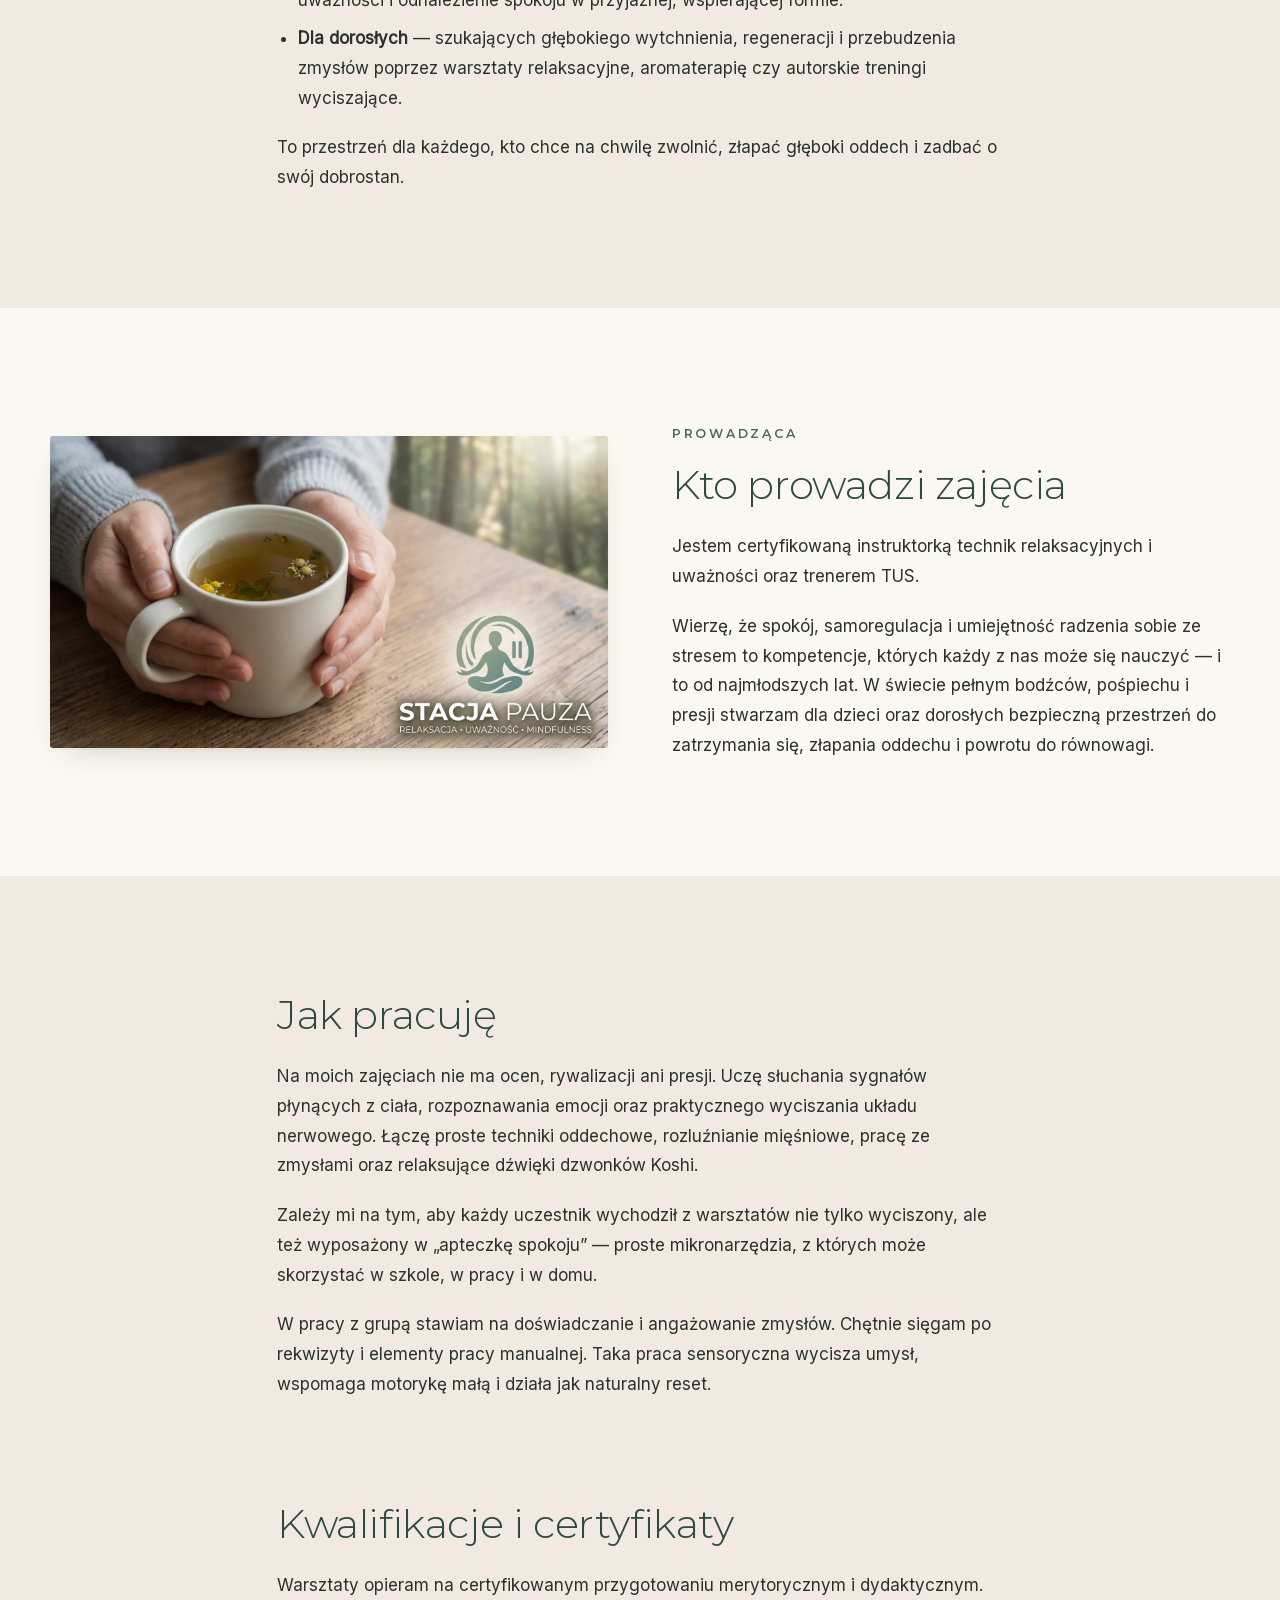
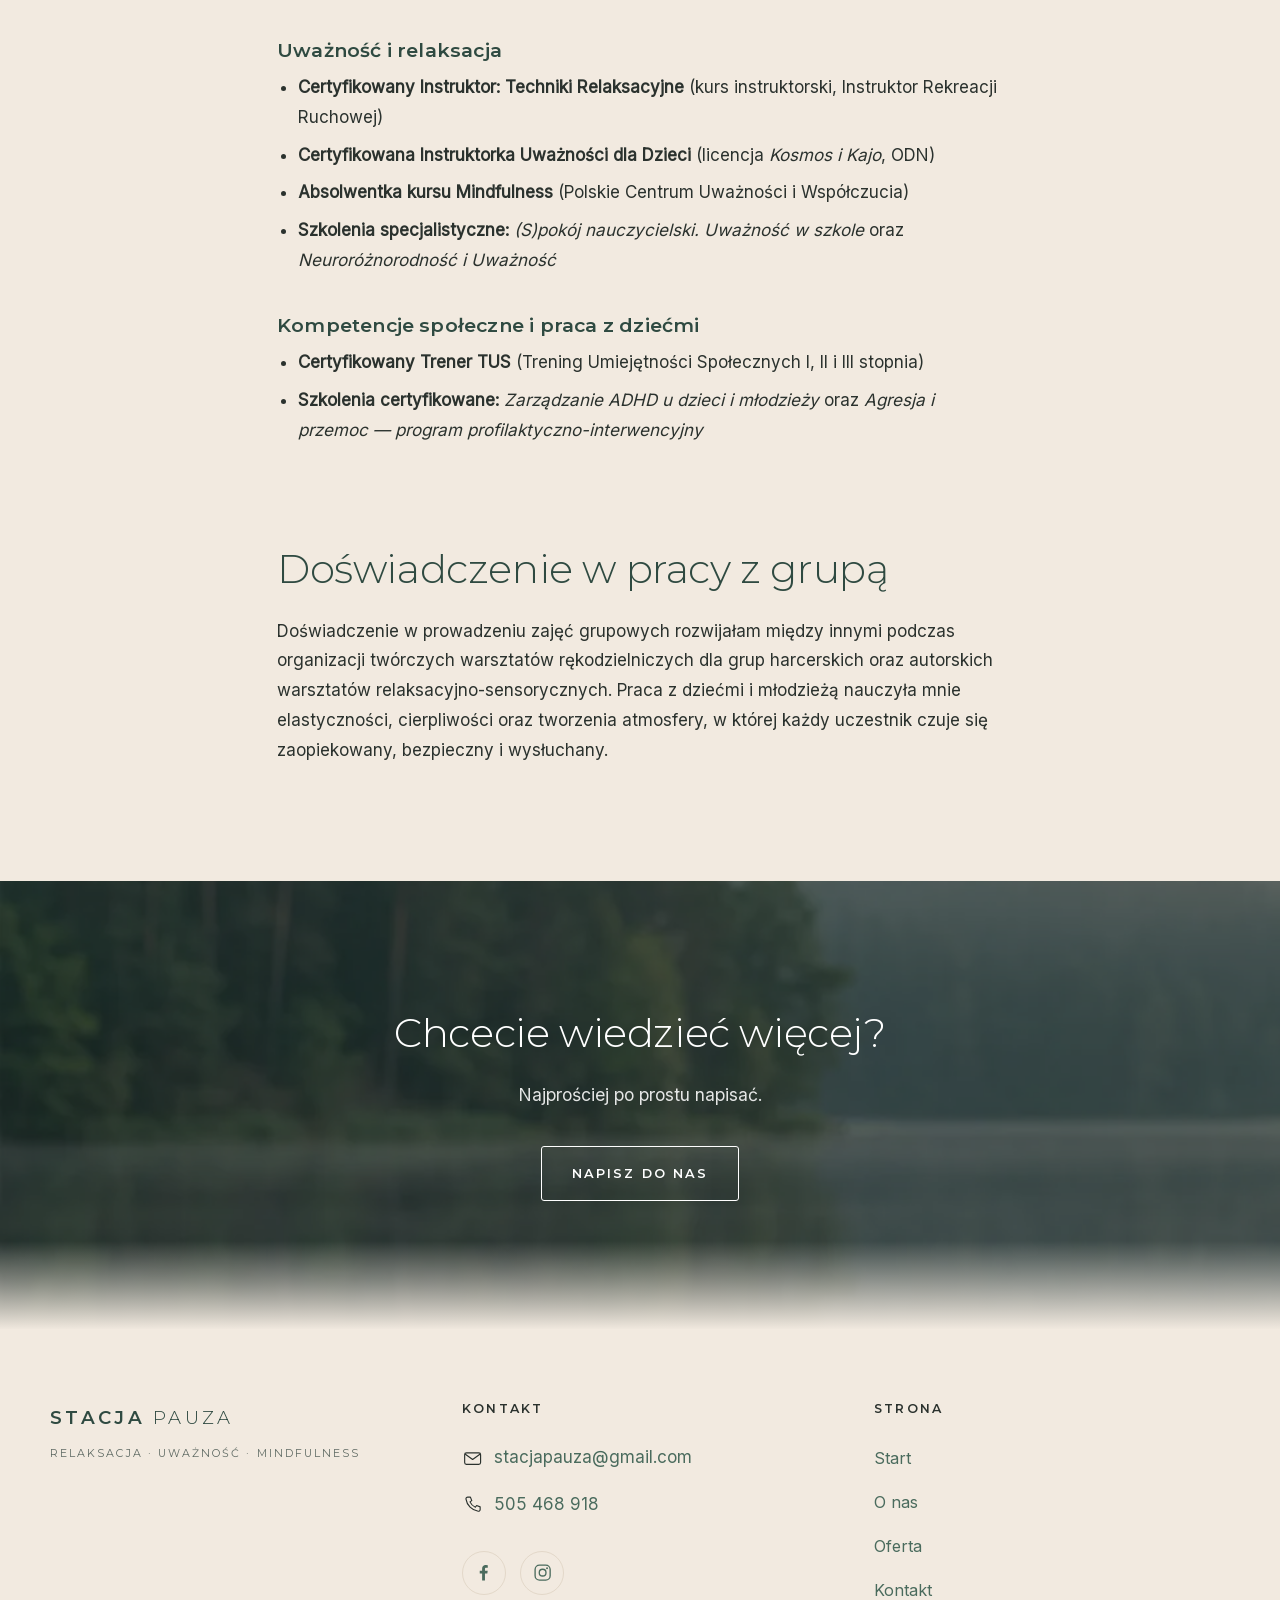
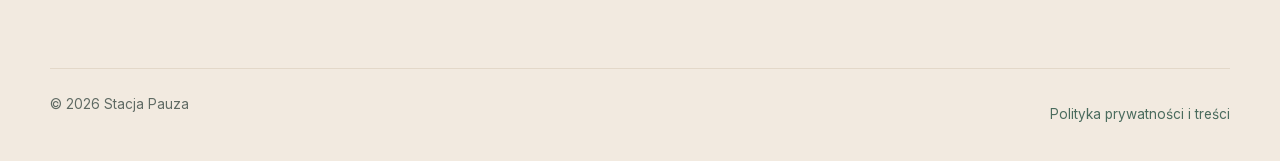
==== commit aefe7a34: "Prawdziwe treści na wszystkich podstronach Wersja wynikowa po zmianach w repozytorium projektowym." ====
--- a/about.html
+++ b/about.html
@@ -4,12 +4,12 @@
   <meta charset="utf-8">
   <meta name="viewport" content="width=device-width, initial-scale=1">
   <title>O nas — Stacja Pauza</title>
-  <meta name="description" content="Kim jesteśmy i skąd wzięła się Stacja Pauza — szkolenia z relaksacji, uważności i mindfulness.">
+  <meta name="description" content="Skąd wzięła się Stacja Pauza i kto prowadzi zajęcia — certyfikowana instruktorka technik relaksacyjnych i uważności, trenerka TUS.">
   <link rel="canonical" href="https://stacjapauza.pl/about.html">
 
   <meta property="og:site_name" content="Stacja Pauza">
   <meta property="og:title" content="O nas — Stacja Pauza">
-  <meta property="og:description" content="Kim jesteśmy i skąd wzięła się Stacja Pauza — szkolenia z relaksacji, uważności i mindfulness.">
+  <meta property="og:description" content="Skąd wzięła się Stacja Pauza i kto prowadzi zajęcia — certyfikowana instruktorka technik relaksacyjnych i uważności, trenerka TUS.">
   <meta property="og:url" content="https://stacjapauza.pl/about.html">
   <meta property="og:image" content="https://stacjapauza.pl/assets/img/og.jpg">
   <meta property="og:type" content="website">
@@ -99,7 +99,7 @@
       <a href="/services.html">Oferta</a>
       <a href="/contact.html">Kontakt</a>
         <span class="site-nav__social">
-          <a href="https://www.facebook.com/profile.php?id=61592736097034" aria-label="Facebook" rel="noopener" target="_blank"><svg class="icon" aria-hidden="true"><use href="#i-facebook"></use></svg></a>
+          <a href="https://www.facebook.com/stacjapauza" aria-label="Facebook" rel="noopener" target="_blank"><svg class="icon" aria-hidden="true"><use href="#i-facebook"></use></svg></a>
           <a href="https://www.instagram.com/stacjapauza/" aria-label="Instagram" rel="noopener" target="_blank"><svg class="icon" aria-hidden="true"><use href="#i-instagram"></use></svg></a>
         </span>
         <a class="btn btn--sm site-nav__cta" href="/contact.html">Napisz do nas</a>
@@ -110,7 +110,7 @@
   <section class="hero hero--compact hero--photo" style="background-image:url(/assets/img/kamienie-pomost.webp);background-position:center 12%">
     <div class="hero__inner">
       <p class="hero__kicker">O nas</p>
-      <h1 class="hero__title">Skąd wzięła się Stacja Pauza</h1>
+      <h1 class="hero__title">O Stacji Pauza</h1>
     </div>
   </section>
 
@@ -123,11 +123,17 @@
                  alt="Skórzany dziennik ze złoconym znakiem, pióro i kamienie nad jeziorem" loading="lazy">
           </div>
           <div class="split__text">
-            <p class="kicker">Nasza historia</p>
-            <h2>Nazwa wzięła się od najprostszej rzeczy</h2>
-            <p>Tu wpiszemy tekst o tym, jak powstała Stacja Pauza — skąd pomysł, co było
-              punktem zwrotnym, dla kogo to miejsce jest.</p>
-            <p><em>Treść do uzupełnienia — patrz <code>content/o-nas.html</code>.</em></p>
+            <p class="kicker">Skąd pomysł</p>
+            <h2>Przycisk „pauza” w codziennym chaosie</h2>
+            <p>Stacja Pauza powstała z obserwacji codziennego świata — przebodźcowanego,
+              pędzącego i wymagającego od nas nieustannego bycia w biegu. Zauważyłam, jak
+              łatwo w tym pędzie zgubić spokój, równowagę i umiejętność prawdziwego
+              odpoczynku. Chciałam stworzyć przestrzeń, która działa jak wciśnięcie
+              przycisku „pauza”.</p>
+            <p>Przełomem była świadomość, że głęboki relaks i regulacja układu nerwowego nie
+              są luksusem, lecz podstawową potrzebą — zarówno dorosłych, jak i dzieci.
+              Postanowiłam przekształcić tę potrzebę w realne miejsce i praktykę, łącząc
+              techniki relaksacyjne, wiedzę o uważności oraz moc zapachów i zmysłów.</p>
           </div>
         </div>
       </div>
@@ -135,11 +141,86 @@
 
     <section class="section section--sand">
       <div class="container container--prose prose">
-        <p class="kicker">Prowadząca</p>
-        <h2>Kto prowadzi zajęcia</h2>
-        <p>Miejsce na krótką notę: wykształcenie, ukończone szkolenia, doświadczenie
-          w pracy z grupami, podejście do prowadzenia zajęć.</p>
-        <p><em>Treść i zdjęcie do uzupełnienia.</em></p>
+        <p class="kicker">Dla kogo</p>
+        <h2>Dla kogo jest to miejsce?</h2>
+        <ul>
+          <li><strong>Dla dzieci</strong> — które potrzebują bezpiecznej przestrzeni na
+            wyciszenie emocji, naukę uważności i odnalezienie spokoju w przyjaznej,
+            wspierającej formie.</li>
+          <li><strong>Dla dorosłych</strong> — szukających głębokiego wytchnienia,
+            regeneracji i przebudzenia zmysłów poprzez warsztaty relaksacyjne, aromaterapię
+            czy autorskie treningi wyciszające.</li>
+        </ul>
+        <p>To przestrzeń dla każdego, kto chce na chwilę zwolnić, złapać głęboki oddech
+          i zadbać o swój dobrostan.</p>
+      </div>
+    </section>
+
+    <section class="section">
+      <div class="container">
+        <div class="split">
+          <div class="split__media">
+            <img src="/assets/img/brand-herbata.webp" width="1600" height="893"
+                 alt="Dłonie obejmujące kubek ziołowego naparu" loading="lazy">
+          </div>
+          <div class="split__text">
+            <p class="kicker">Prowadząca</p>
+            <h2>Kto prowadzi zajęcia</h2>
+            <p>Jestem certyfikowaną instruktorką technik relaksacyjnych i uważności oraz trenerem TUS.</p>
+            <p>Wierzę, że spokój, samoregulacja i umiejętność radzenia sobie ze stresem to
+              kompetencje, których każdy z nas może się nauczyć — i to od najmłodszych lat.
+              W świecie pełnym bodźców, pośpiechu i presji stwarzam dla dzieci oraz dorosłych
+              bezpieczną przestrzeń do zatrzymania się, złapania oddechu i powrotu
+              do równowagi.</p>
+          </div>
+        </div>
+      </div>
+    </section>
+
+    <section class="section section--sand">
+      <div class="container container--prose prose">
+        <h2>Jak pracuję</h2>
+        <p>Na moich zajęciach nie ma ocen, rywalizacji ani presji. Uczę słuchania sygnałów
+          płynących z ciała, rozpoznawania emocji oraz praktycznego wyciszania układu
+          nerwowego. Łączę proste techniki oddechowe, rozluźnianie mięśniowe, pracę ze
+          zmysłami oraz relaksujące dźwięki dzwonków Koshi.</p>
+        <p>Zależy mi na tym, aby każdy uczestnik wychodził z warsztatów nie tylko wyciszony,
+          ale też wyposażony w „apteczkę spokoju” — proste mikronarzędzia, z których może
+          skorzystać w szkole, w pracy i w domu.</p>
+        <p>W pracy z grupą stawiam na doświadczanie i angażowanie zmysłów. Chętnie sięgam po
+          rekwizyty i elementy pracy manualnej. Taka praca sensoryczna wycisza umysł,
+          wspomaga motorykę małą i działa jak naturalny reset.</p>
+
+        <h2>Kwalifikacje i certyfikaty</h2>
+        <p>Warsztaty opieram na certyfikowanym przygotowaniu merytorycznym i dydaktycznym.</p>
+
+        <h3>Uważność i relaksacja</h3>
+        <ul>
+          <li><strong>Certyfikowany Instruktor: Techniki Relaksacyjne</strong>
+            (kurs instruktorski, Instruktor Rekreacji Ruchowej)</li>
+          <li><strong>Certyfikowana Instruktorka Uważności dla Dzieci</strong>
+            (licencja <em>Kosmos i Kajo</em>, ODN)</li>
+          <li><strong>Absolwentka kursu Mindfulness</strong>
+            (Polskie Centrum Uważności i Współczucia)</li>
+          <li><strong>Szkolenia specjalistyczne:</strong> <em>(S)pokój nauczycielski.
+            Uważność w szkole</em> oraz <em>Neuroróżnorodność i Uważność</em></li>
+        </ul>
+
+        <h3>Kompetencje społeczne i praca z dziećmi</h3>
+        <ul>
+          <li><strong>Certyfikowany Trener TUS</strong>
+            (Trening Umiejętności Społecznych I, II i III stopnia)</li>
+          <li><strong>Szkolenia certyfikowane:</strong> <em>Zarządzanie ADHD u dzieci
+            i młodzieży</em> oraz <em>Agresja i przemoc — program
+            profilaktyczno-interwencyjny</em></li>
+        </ul>
+
+        <h2>Doświadczenie w pracy z grupą</h2>
+        <p>Doświadczenie w prowadzeniu zajęć grupowych rozwijałam między innymi podczas
+          organizacji twórczych warsztatów rękodzielniczych dla grup harcerskich oraz
+          autorskich warsztatów relaksacyjno-sensorycznych. Praca z dziećmi i młodzieżą
+          nauczyła mnie elastyczności, cierpliwości oraz tworzenia atmosfery, w której każdy
+          uczestnik czuje się zaopiekowany, bezpieczny i wysłuchany.</p>
       </div>
     </section>
 
@@ -162,11 +243,10 @@
       <div class="site-footer__col">
         <h2>Kontakt</h2>
         <ul class="contact-list">
-          <li><svg class="icon" aria-hidden="true"><use href="#i-mail"></use></svg><a href="mailto:kontakt@stacjapauza.pl">kontakt@stacjapauza.pl</a></li>
-          <li><svg class="icon" aria-hidden="true"><use href="#i-telefon"></use></svg><a href="tel:+48000000000">+48 000 000 000</a></li>
-          <li><svg class="icon" aria-hidden="true"><use href="#i-miejsce"></use></svg><span>Poznań</span></li>
-        </ul>
-        <p class="social"><a href="https://www.facebook.com/profile.php?id=61592736097034" aria-label="Facebook" rel="noopener" target="_blank"><svg class="icon" aria-hidden="true"><use href="#i-facebook"></use></svg></a><a href="https://www.instagram.com/stacjapauza/" aria-label="Instagram" rel="noopener" target="_blank"><svg class="icon" aria-hidden="true"><use href="#i-instagram"></use></svg></a></p>
+          <li><svg class="icon" aria-hidden="true"><use href="#i-mail"></use></svg><a href="mailto:stacjapauza@gmail.com">stacjapauza@gmail.com</a></li>
+          <li><svg class="icon" aria-hidden="true"><use href="#i-telefon"></use></svg><a href="tel:+48505468918">505 468 918</a></li>
+        </ul>
+        <p class="social"><a href="https://www.facebook.com/stacjapauza" aria-label="Facebook" rel="noopener" target="_blank"><svg class="icon" aria-hidden="true"><use href="#i-facebook"></use></svg></a><a href="https://www.instagram.com/stacjapauza/" aria-label="Instagram" rel="noopener" target="_blank"><svg class="icon" aria-hidden="true"><use href="#i-instagram"></use></svg></a></p>
       </div>
 
       <div class="site-footer__col">
@@ -182,10 +262,12 @@
 
     <div class="site-footer__bottom">
       <p>&copy; 2026 Stacja Pauza</p>
-      <a href="/privacy.html">Polityka prywatności</a>
+      <a href="/privacy.html">Polityka prywatności i treści</a>
     </div>
   </footer>
 
   <script src="/assets/js/site.js" defer></script>
+  <script data-goatcounter="https://stacjapauza.goatcounter.com/count"
+          async src="//gc.zgo.at/count.js"></script>
 </body>
 </html>
--- a/assets/css/style.css
+++ b/assets/css/style.css
@@ -642,7 +642,9 @@
 .cards {
   display: grid;
   gap: clamp(1.5rem, 3vw, 2.25rem);
-  grid-template-columns: repeat(auto-fit, minmax(min(100%, 17rem), 1fr));
+  /* 16rem, a nie 17rem: przy kontenerze 1180 px cztery kolumny po 17rem plus odstępy
+     nie mieściły się w rzędzie i czwarta karta spadała sama do drugiego wiersza. */
+  grid-template-columns: repeat(auto-fit, minmax(min(100%, 16rem), 1fr));
 }
 
 .card {
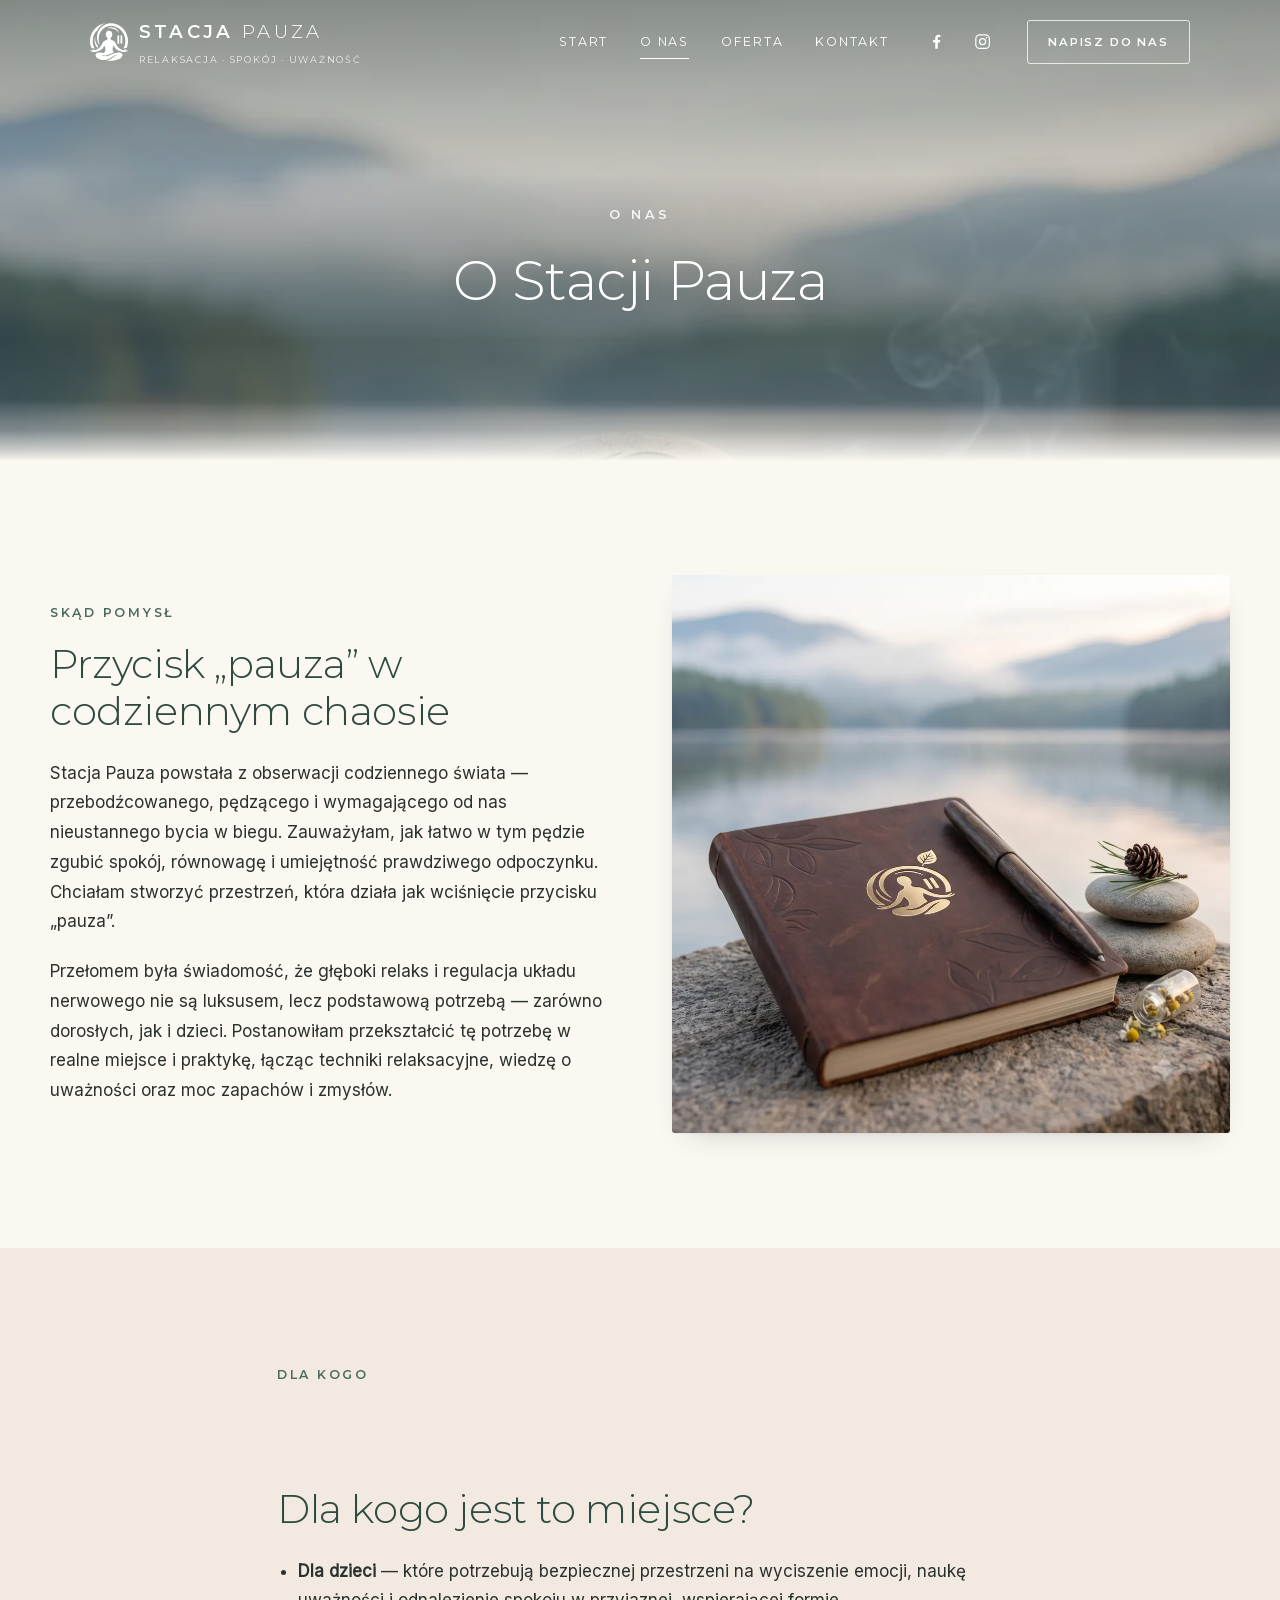
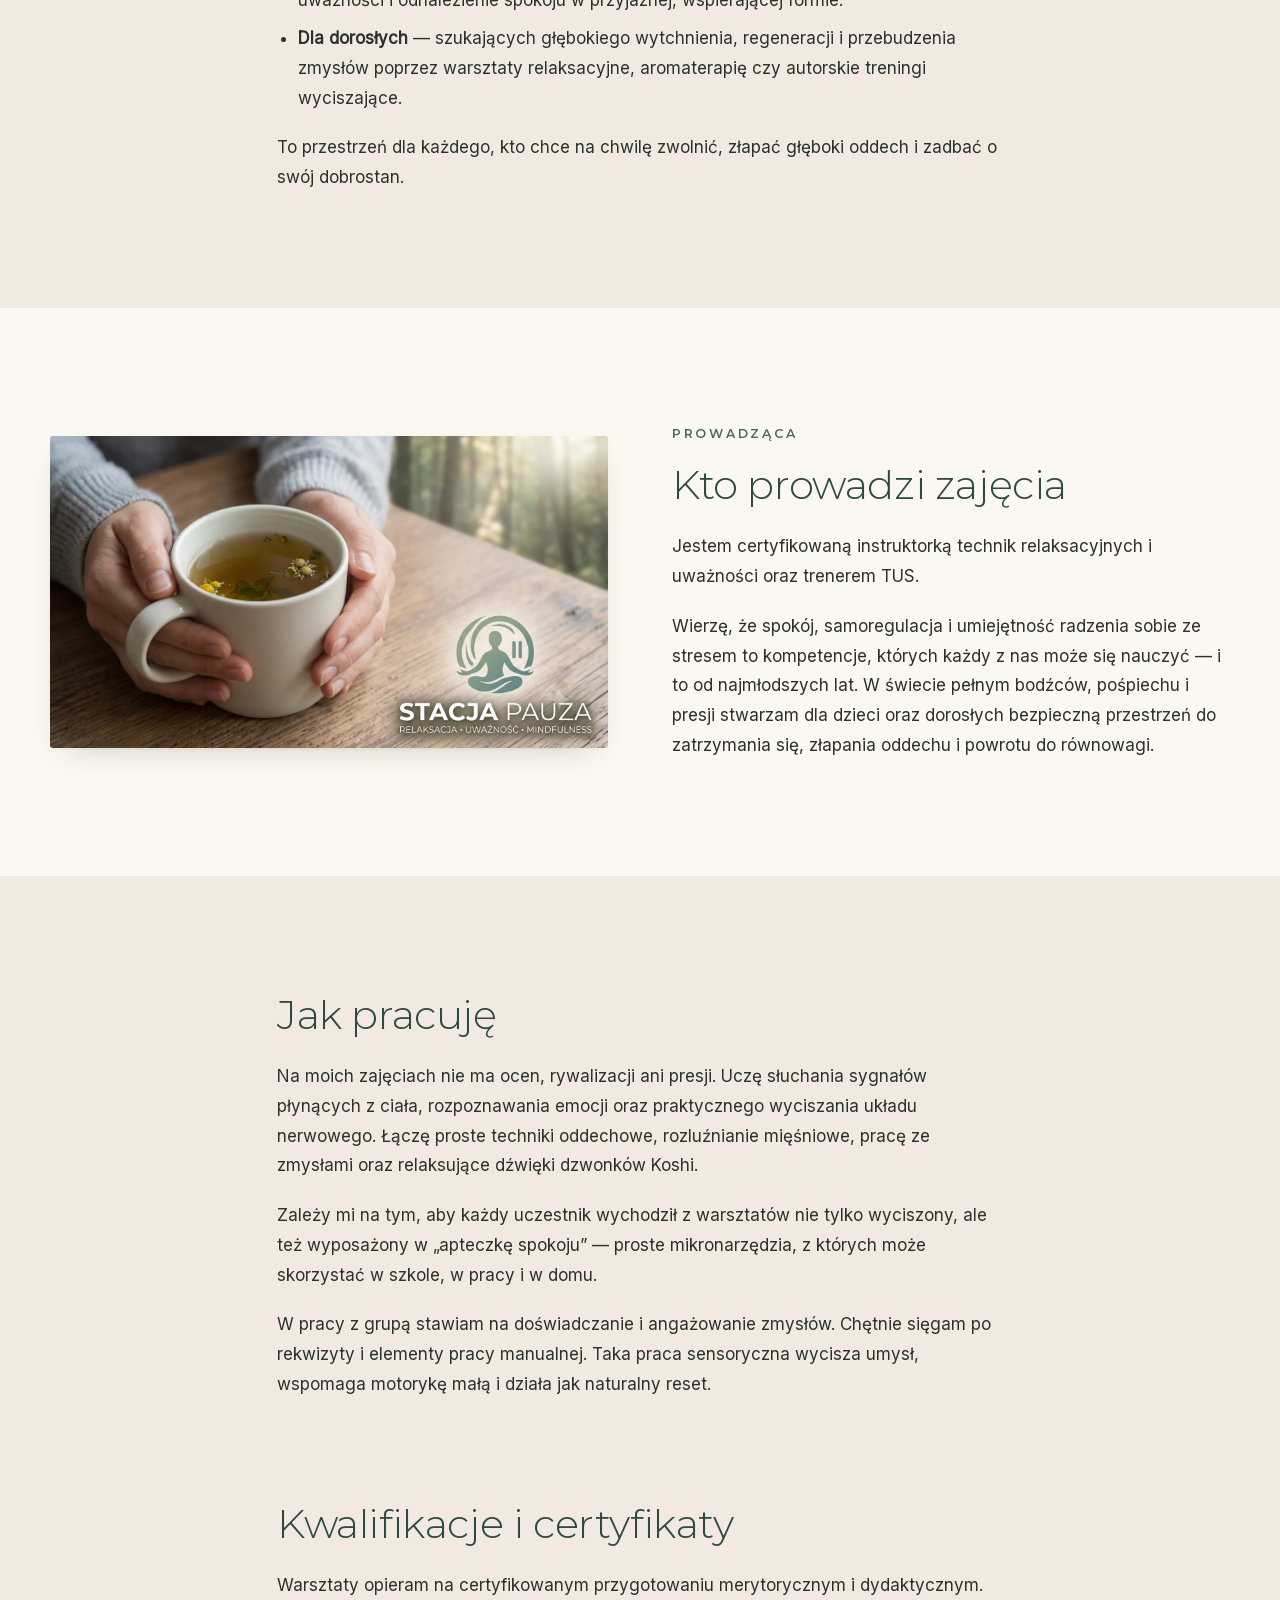
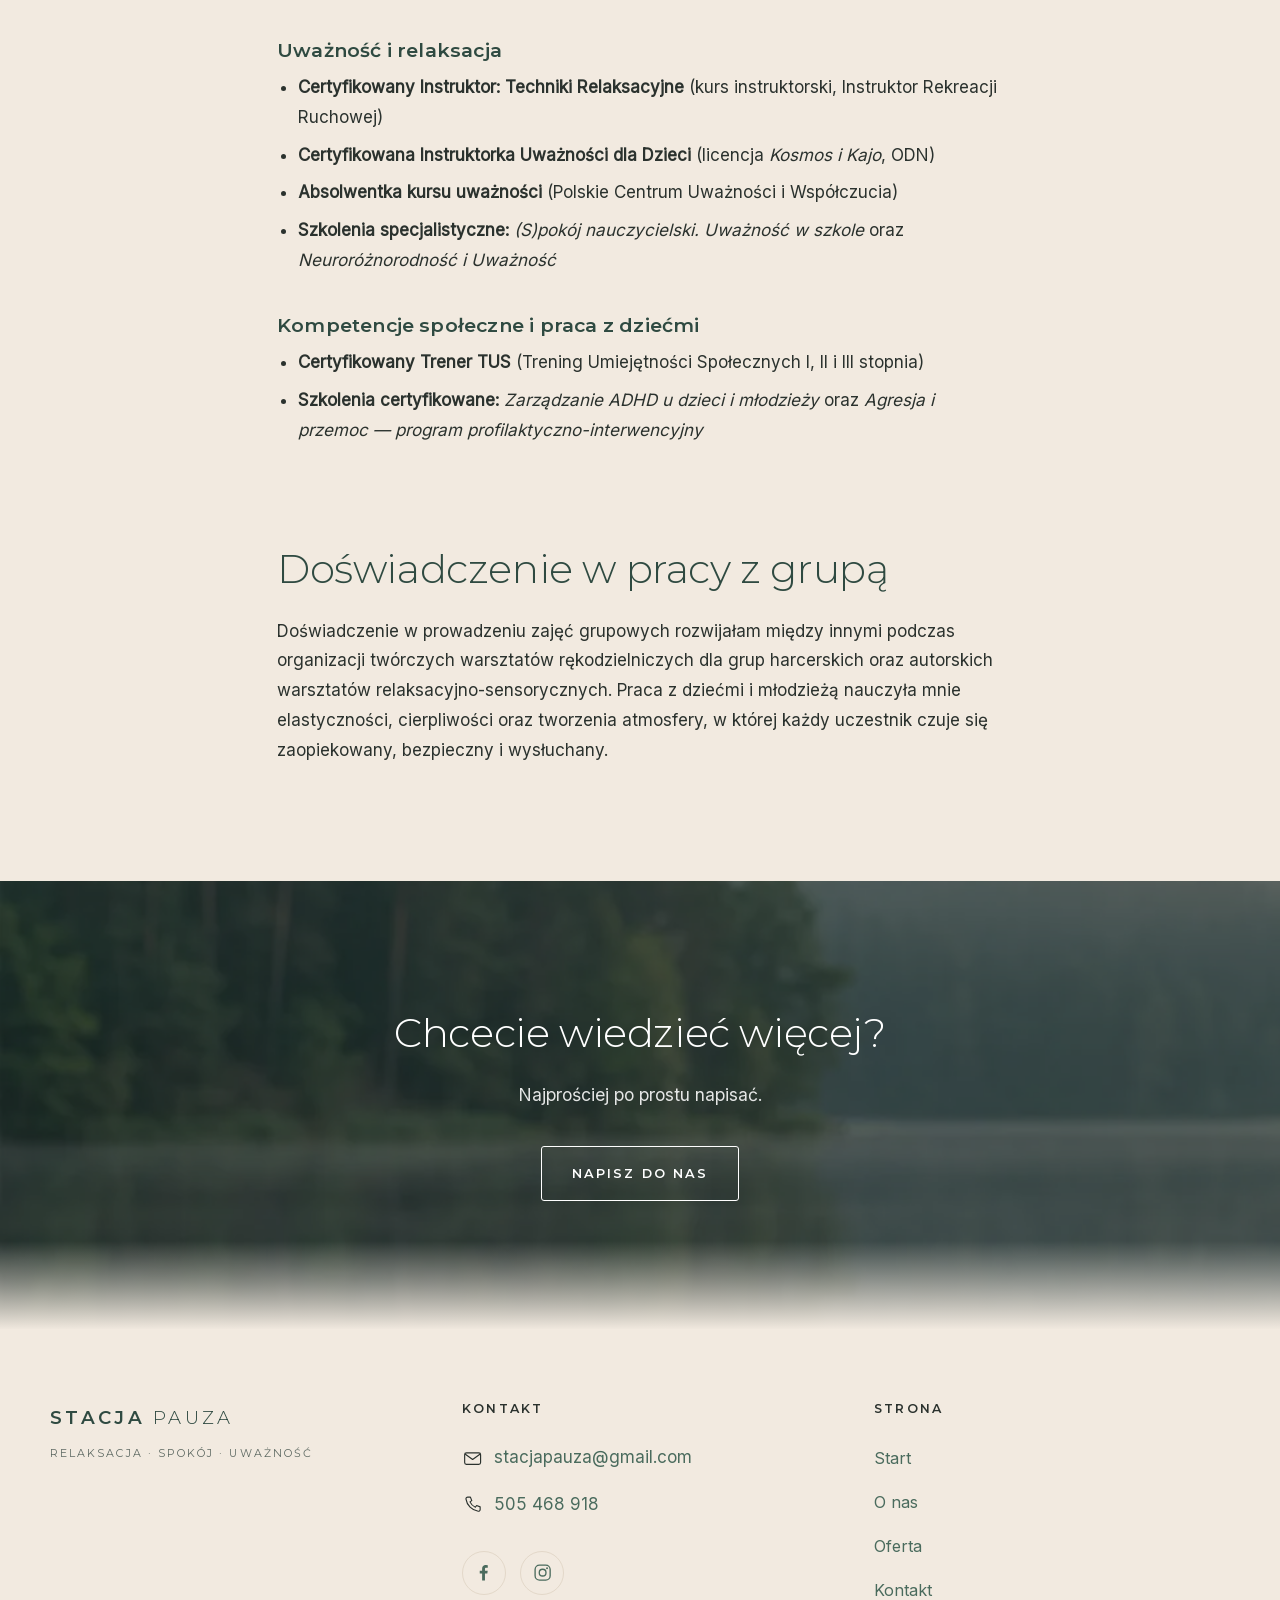
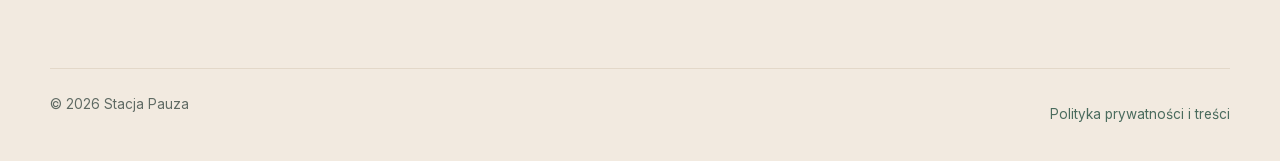
==== commit 5b0821f0: "Zamiast angielskiego „mindfulness" — polska „uważność" Wersja wynikowa po zmianach w repozytorium pr" ====
--- a/about.html
+++ b/about.html
@@ -84,7 +84,7 @@
         <span class="brand__mark" aria-hidden="true"></span>
         <span class="brand__text">
           <span class="brand__name"><strong>Stacja</strong> Pauza</span>
-          <span class="brand__tagline">Relaksacja · Uważność · Mindfulness</span>
+          <span class="brand__tagline">Relaksacja · Spokój · Uważność</span>
         </span>
       </a>
 
@@ -200,7 +200,7 @@
             (kurs instruktorski, Instruktor Rekreacji Ruchowej)</li>
           <li><strong>Certyfikowana Instruktorka Uważności dla Dzieci</strong>
             (licencja <em>Kosmos i Kajo</em>, ODN)</li>
-          <li><strong>Absolwentka kursu Mindfulness</strong>
+          <li><strong>Absolwentka kursu uważności</strong>
             (Polskie Centrum Uważności i Współczucia)</li>
           <li><strong>Szkolenia specjalistyczne:</strong> <em>(S)pokój nauczycielski.
             Uważność w szkole</em> oraz <em>Neuroróżnorodność i Uważność</em></li>
@@ -237,7 +237,7 @@
     <div class="site-footer__inner">
       <div class="site-footer__brand">
         <span class="brand__name"><strong>Stacja</strong> Pauza</span>
-        <p class="site-footer__tagline">Relaksacja · Uważność · Mindfulness</p>
+        <p class="site-footer__tagline">Relaksacja · Spokój · Uważność</p>
       </div>
 
       <div class="site-footer__col">
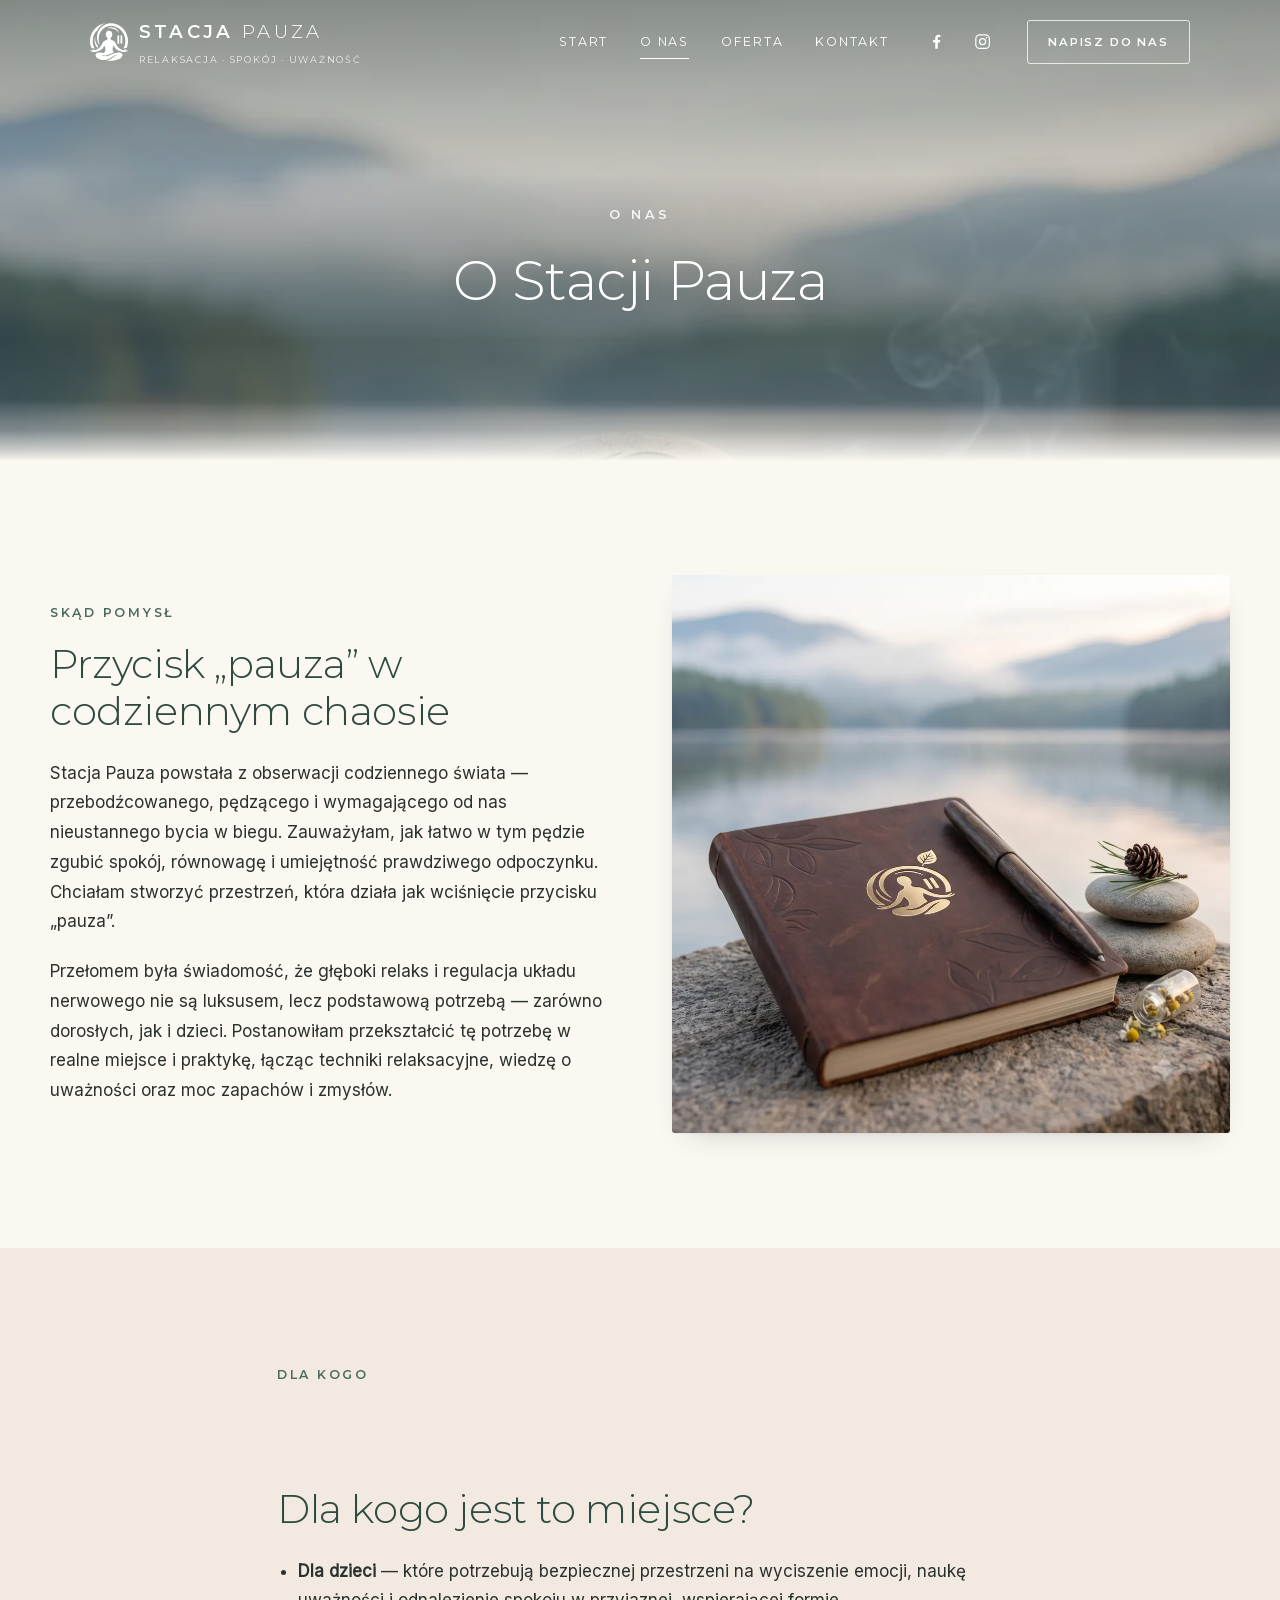
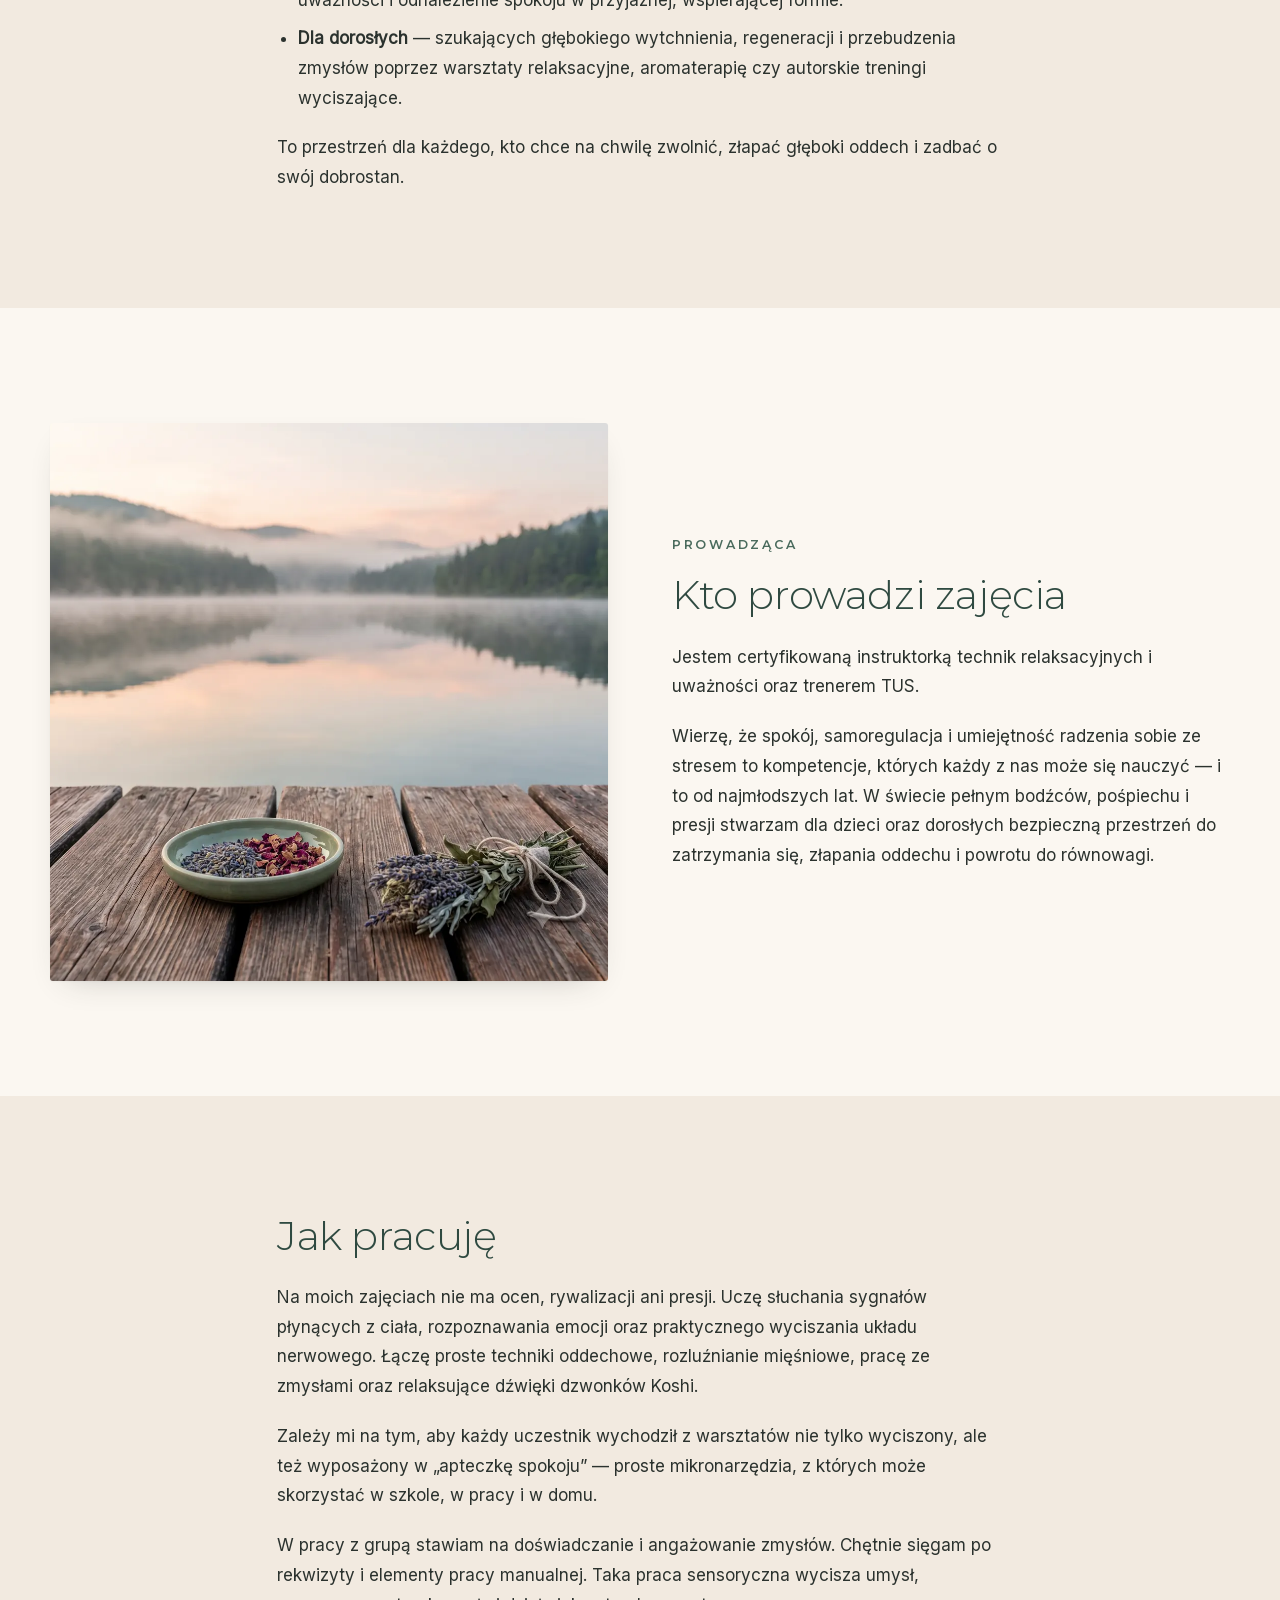
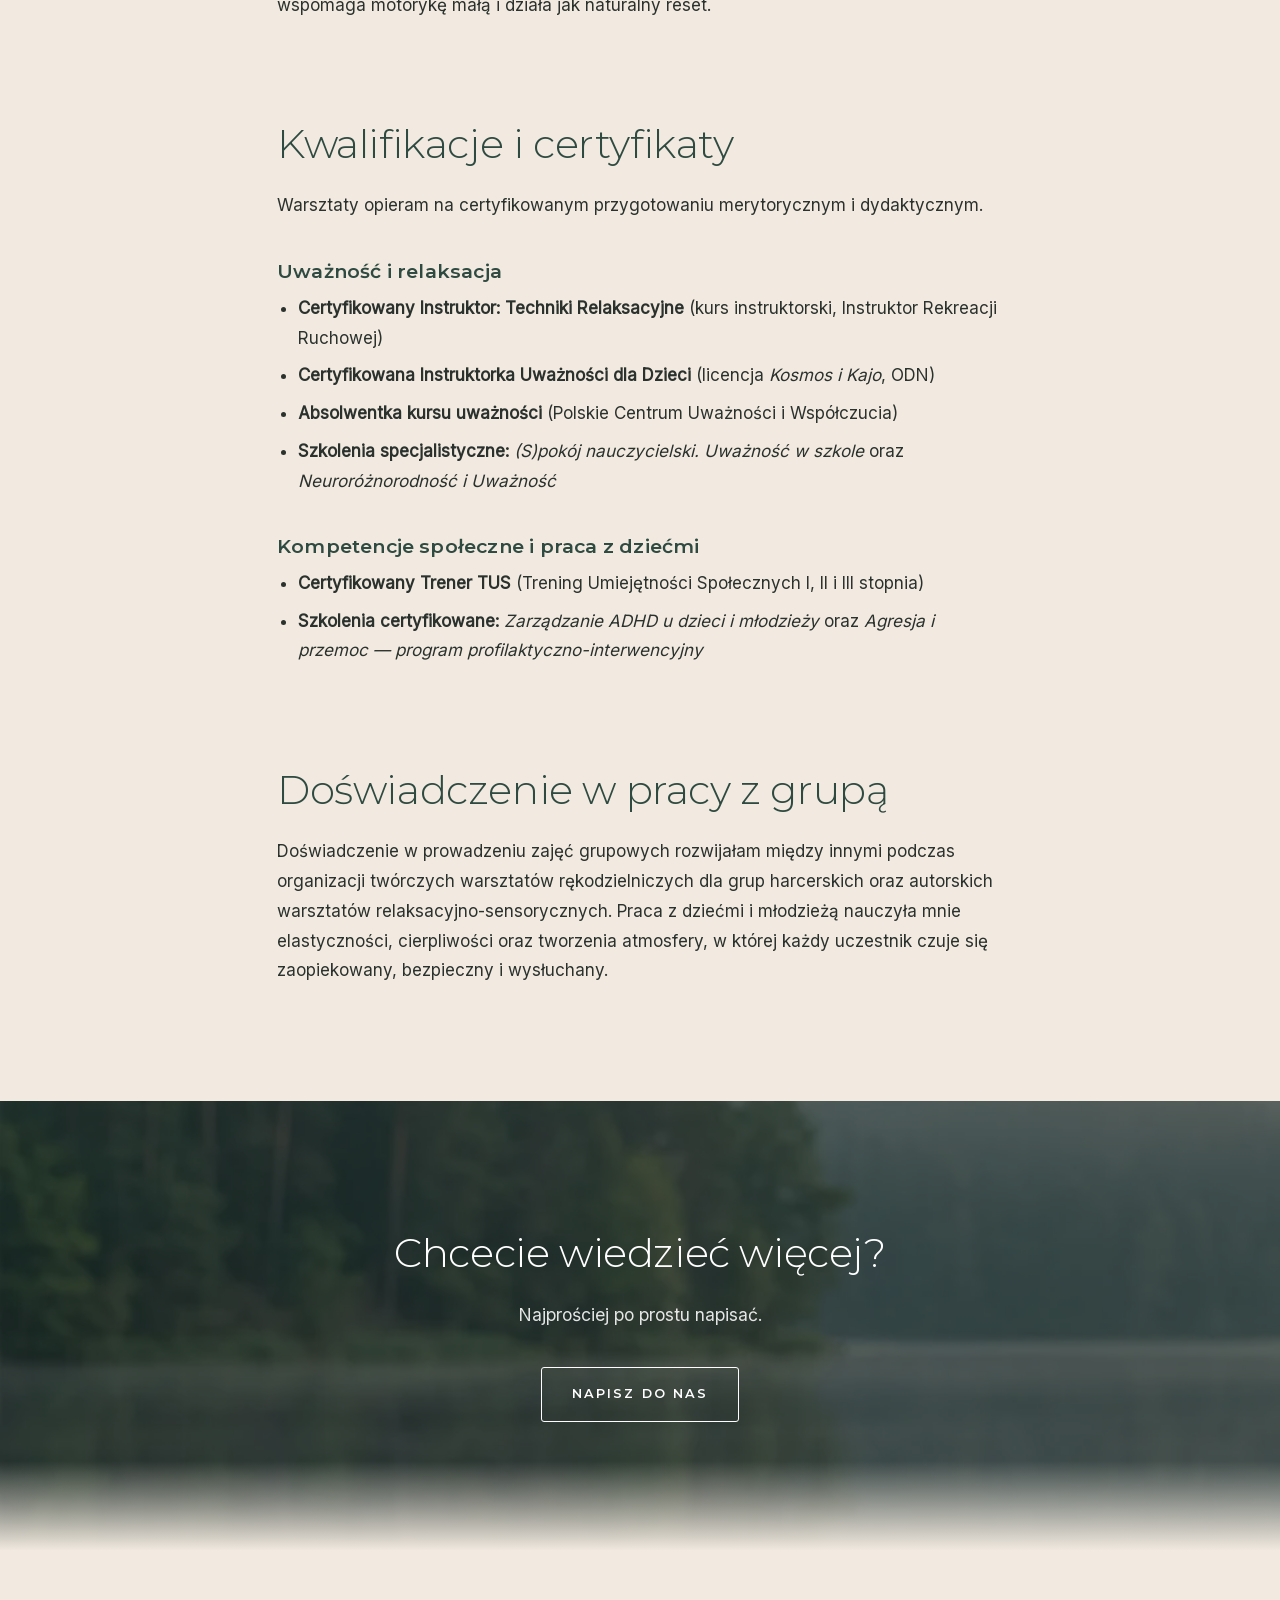
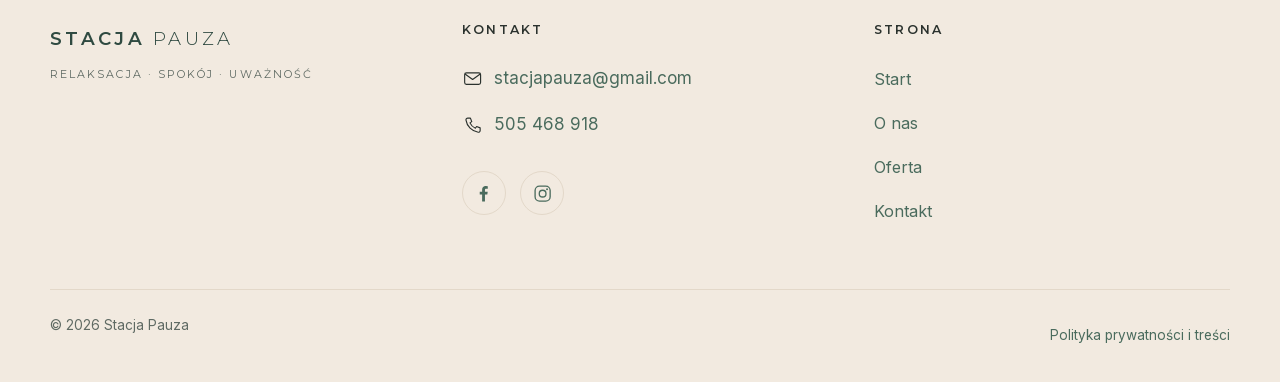
==== commit 111e29c8: "Lockup marki z polskim hasłem na Kontakcie, w Open Graph i O nas Wersja wynikowa po zmianach w repoz" ====
--- a/about.html
+++ b/about.html
@@ -160,8 +160,8 @@
       <div class="container">
         <div class="split">
           <div class="split__media">
-            <img src="/assets/img/brand-herbata.webp" width="1600" height="893"
-                 alt="Dłonie obejmujące kubek ziołowego naparu" loading="lazy">
+            <img src="/assets/img/lawenda-miska.webp" width="1100" height="1100"
+                 alt="Szałwiowa miska z suszoną lawendą i pęczek lawendy na pomoście nad jeziorem" loading="lazy">
           </div>
           <div class="split__text">
             <p class="kicker">Prowadząca</p>
--- a/assets/css/style.css
+++ b/assets/css/style.css
@@ -596,25 +596,6 @@
 
 .section-head :last-child { margin-bottom: 0; }
 
-/* ozdobny separator w duchu sygnetu marki */
-.mark {
-  display: block;
-  width: 1px;
-  height: 3.25rem;
-  margin: 0 auto 1.75rem;
-  background: linear-gradient(180deg, transparent, var(--sage));
-}
-
-.mark--dot {
-  height: auto;
-  width: auto;
-  background: none;
-  text-align: center;
-  color: var(--sage);
-  letter-spacing: .8em;
-  font-size: .7rem;
-}
-
 /* ---------- tekst + zdjęcie ---------- */
 
 .split {
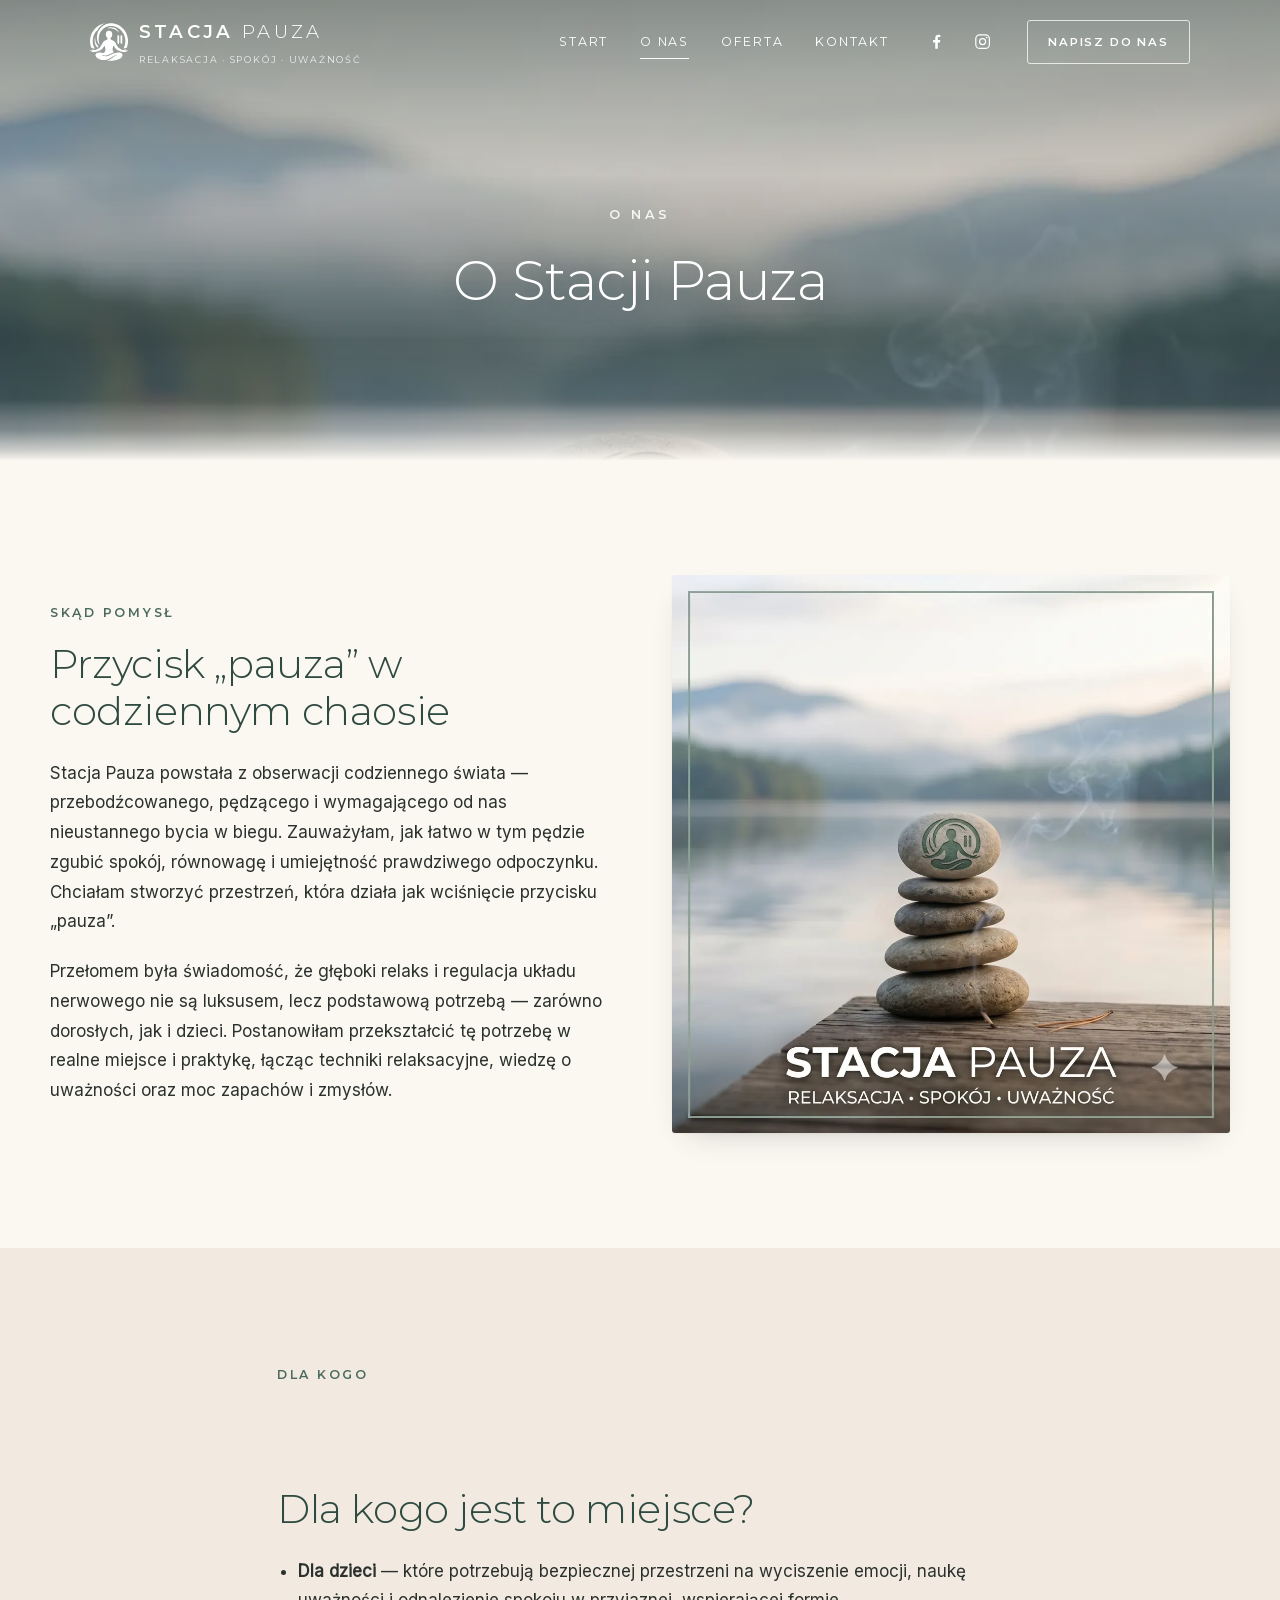
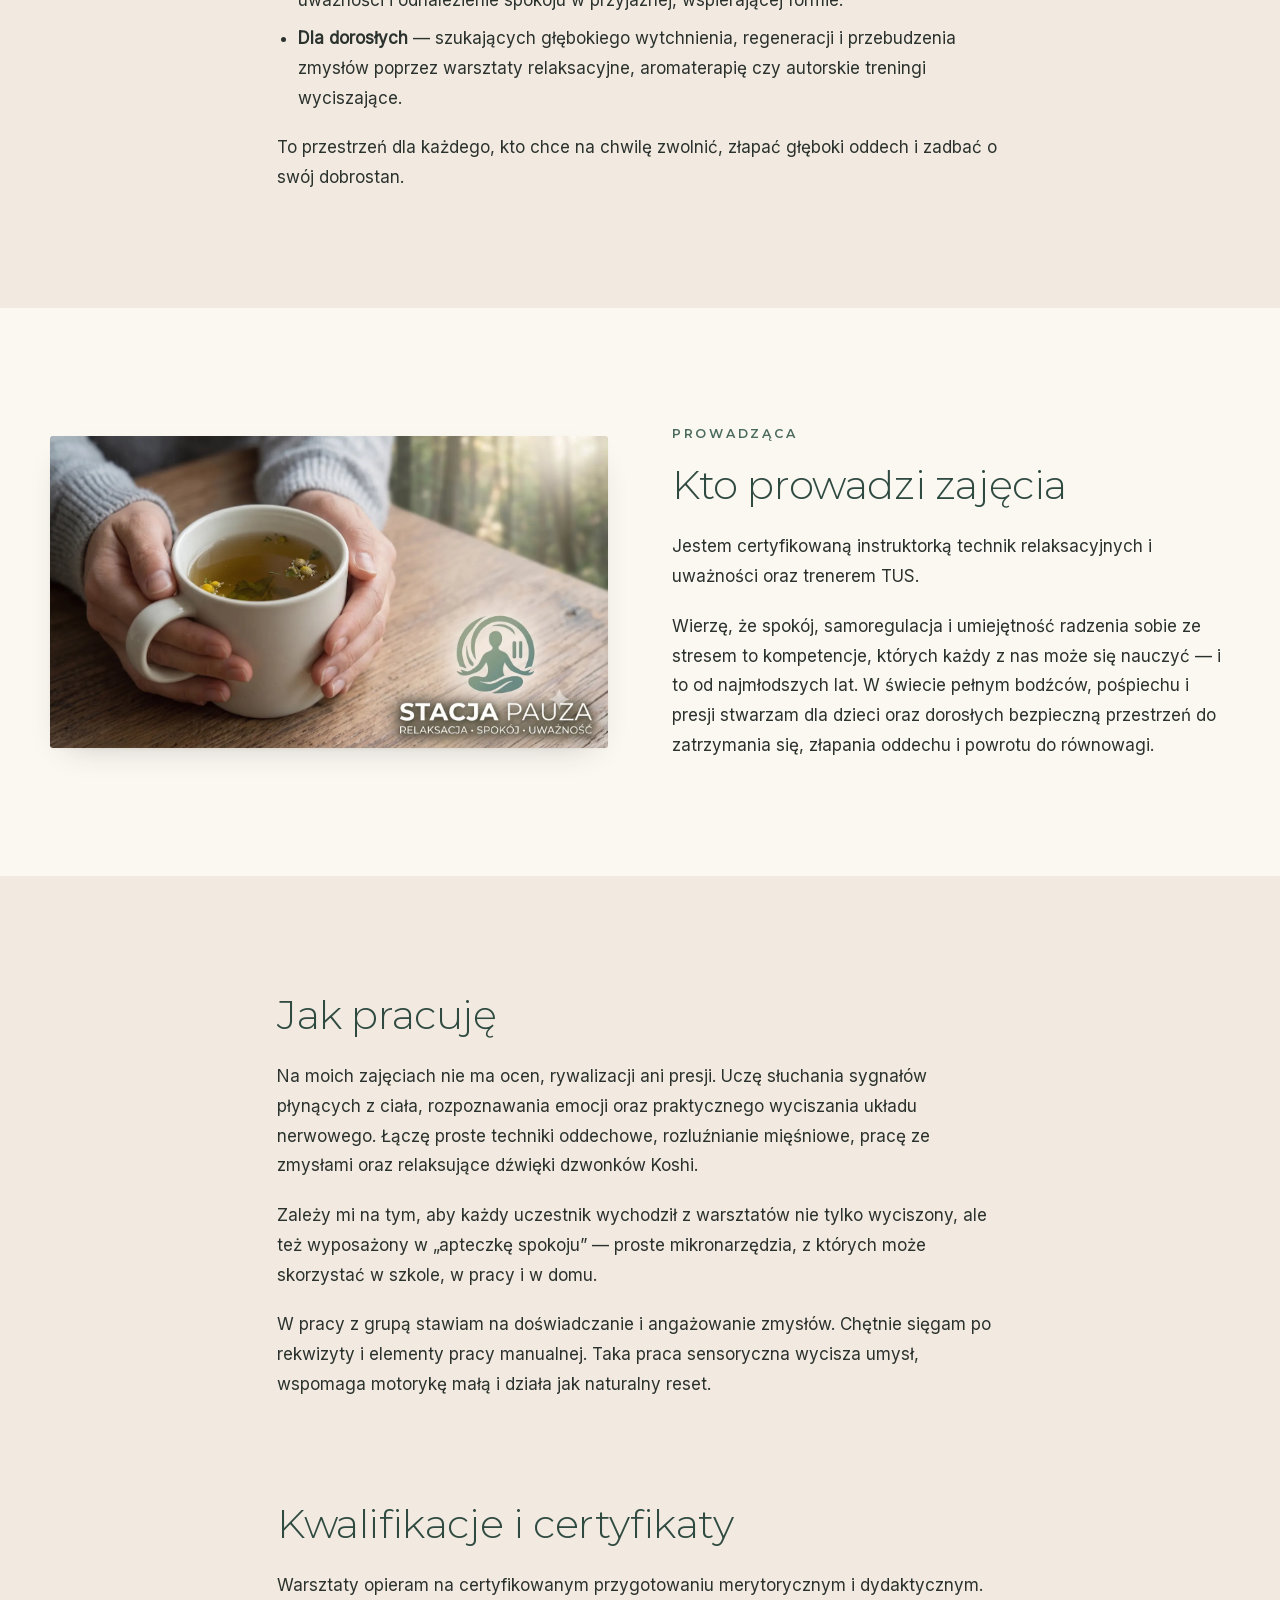
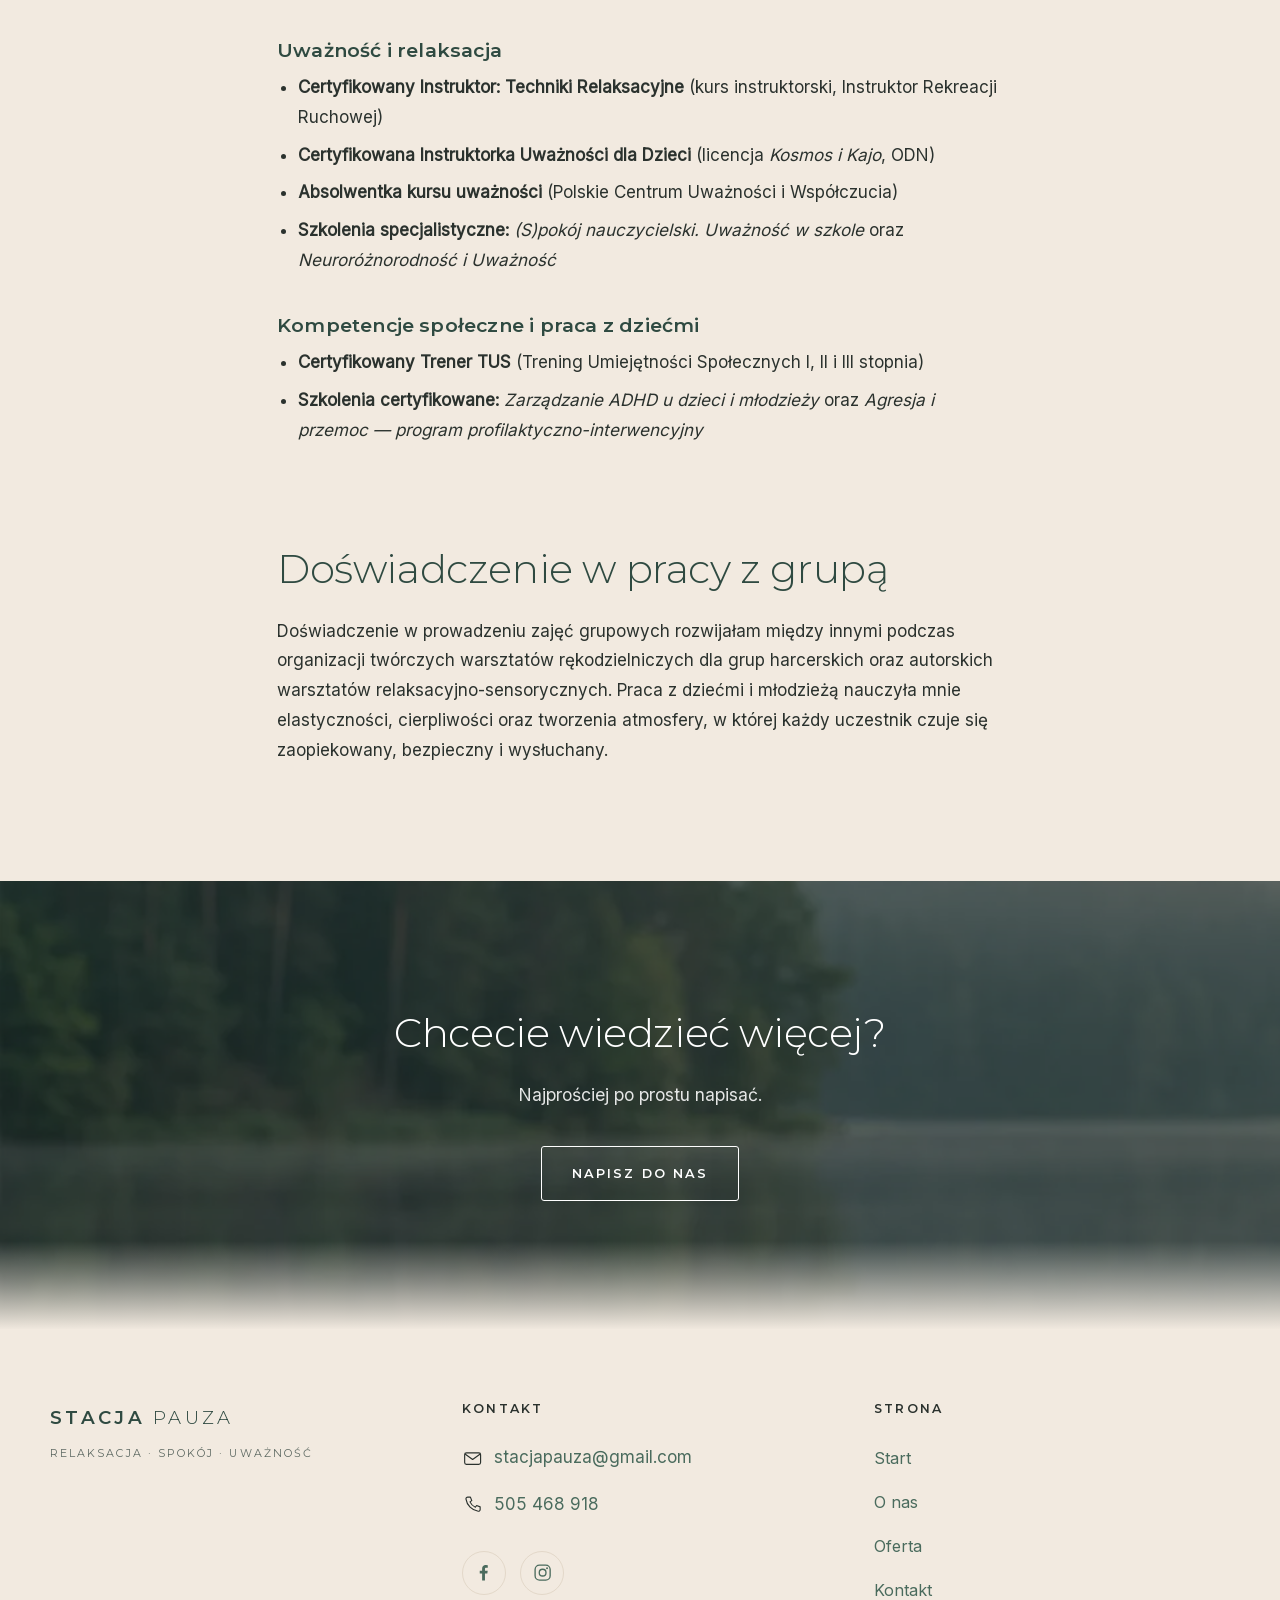
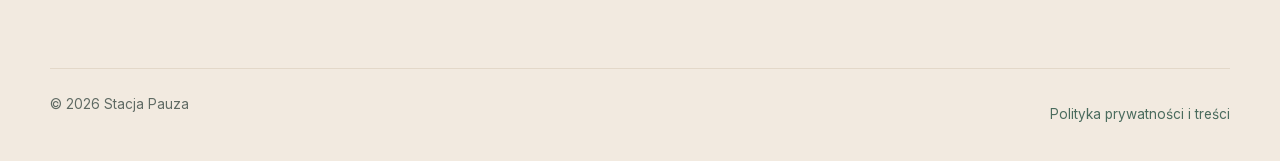
==== commit 9ba8d495: "Zdjęcia brandowe z polskim hasłem na podstronie O nas Wersja wynikowa po zmianach w repozytorium pro" ====
--- a/about.html
+++ b/about.html
@@ -119,8 +119,8 @@
       <div class="container">
         <div class="split split--reverse">
           <div class="split__media">
-            <img src="/assets/img/dziennik.webp" width="1100" height="1100"
-                 alt="Skórzany dziennik ze złoconym znakiem, pióro i kamienie nad jeziorem" loading="lazy">
+            <img src="/assets/img/brand-kamienie.webp" width="1100" height="1100"
+                 alt="Stos kamieni z sygnetem Stacji Pauza na pomoście nad mglistym jeziorem" loading="lazy">
           </div>
           <div class="split__text">
             <p class="kicker">Skąd pomysł</p>
@@ -160,8 +160,8 @@
       <div class="container">
         <div class="split">
           <div class="split__media">
-            <img src="/assets/img/lawenda-miska.webp" width="1100" height="1100"
-                 alt="Szałwiowa miska z suszoną lawendą i pęczek lawendy na pomoście nad jeziorem" loading="lazy">
+            <img src="/assets/img/brand-herbata.webp" width="1600" height="893"
+                 alt="Dłonie obejmujące kubek ziołowego naparu z rumiankiem" loading="lazy">
           </div>
           <div class="split__text">
             <p class="kicker">Prowadząca</p>
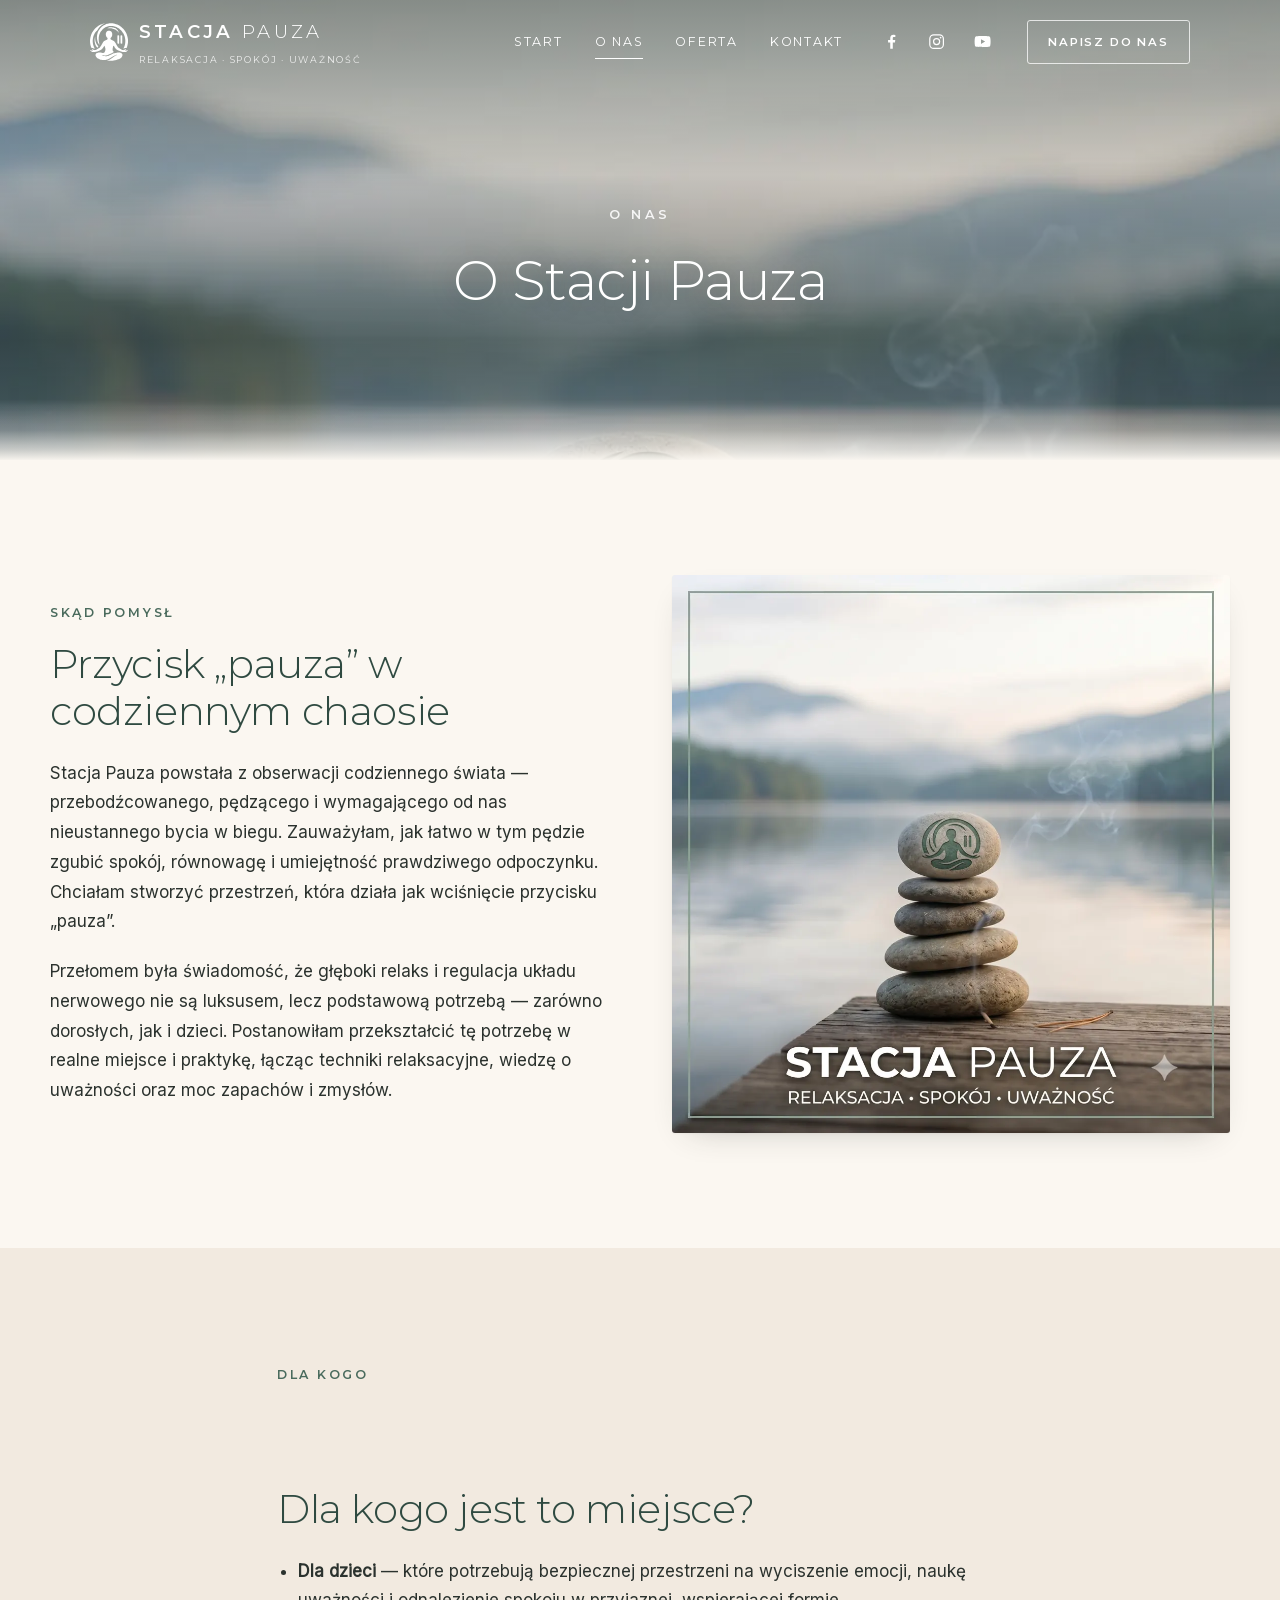
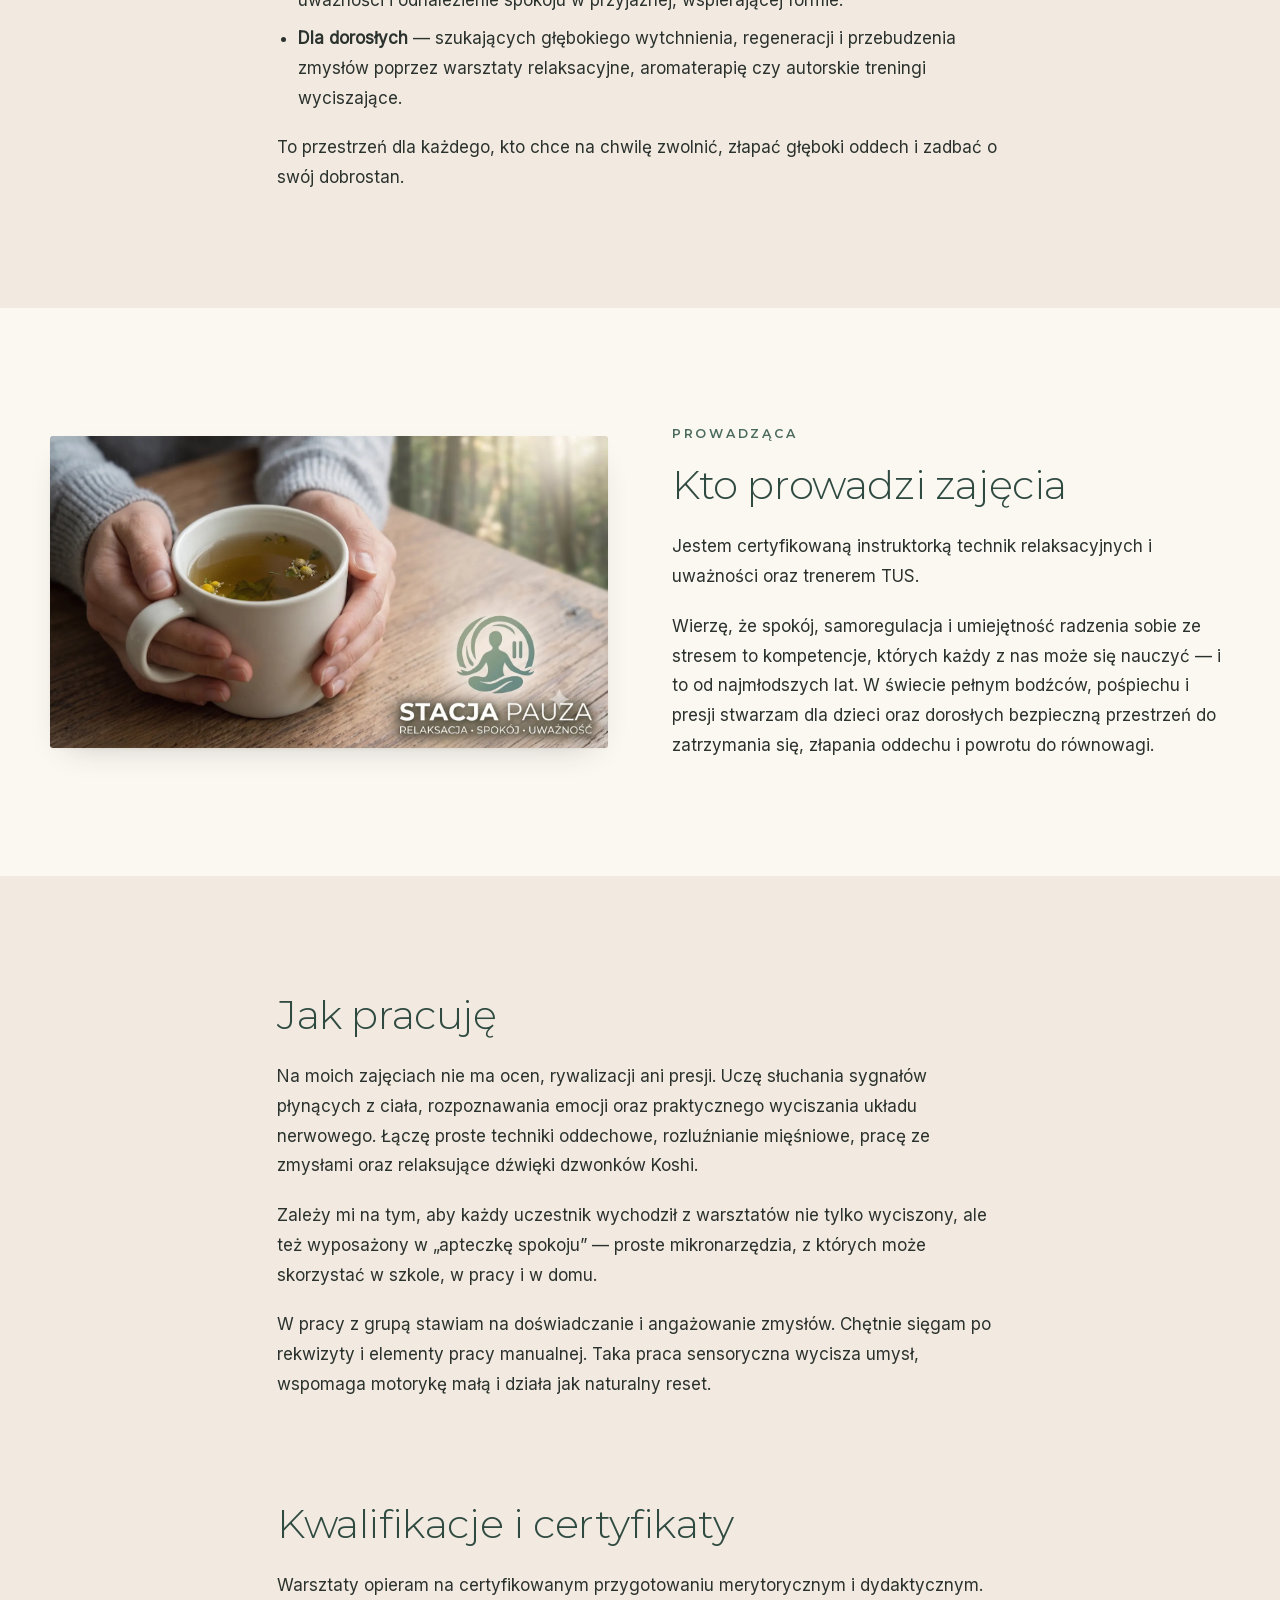
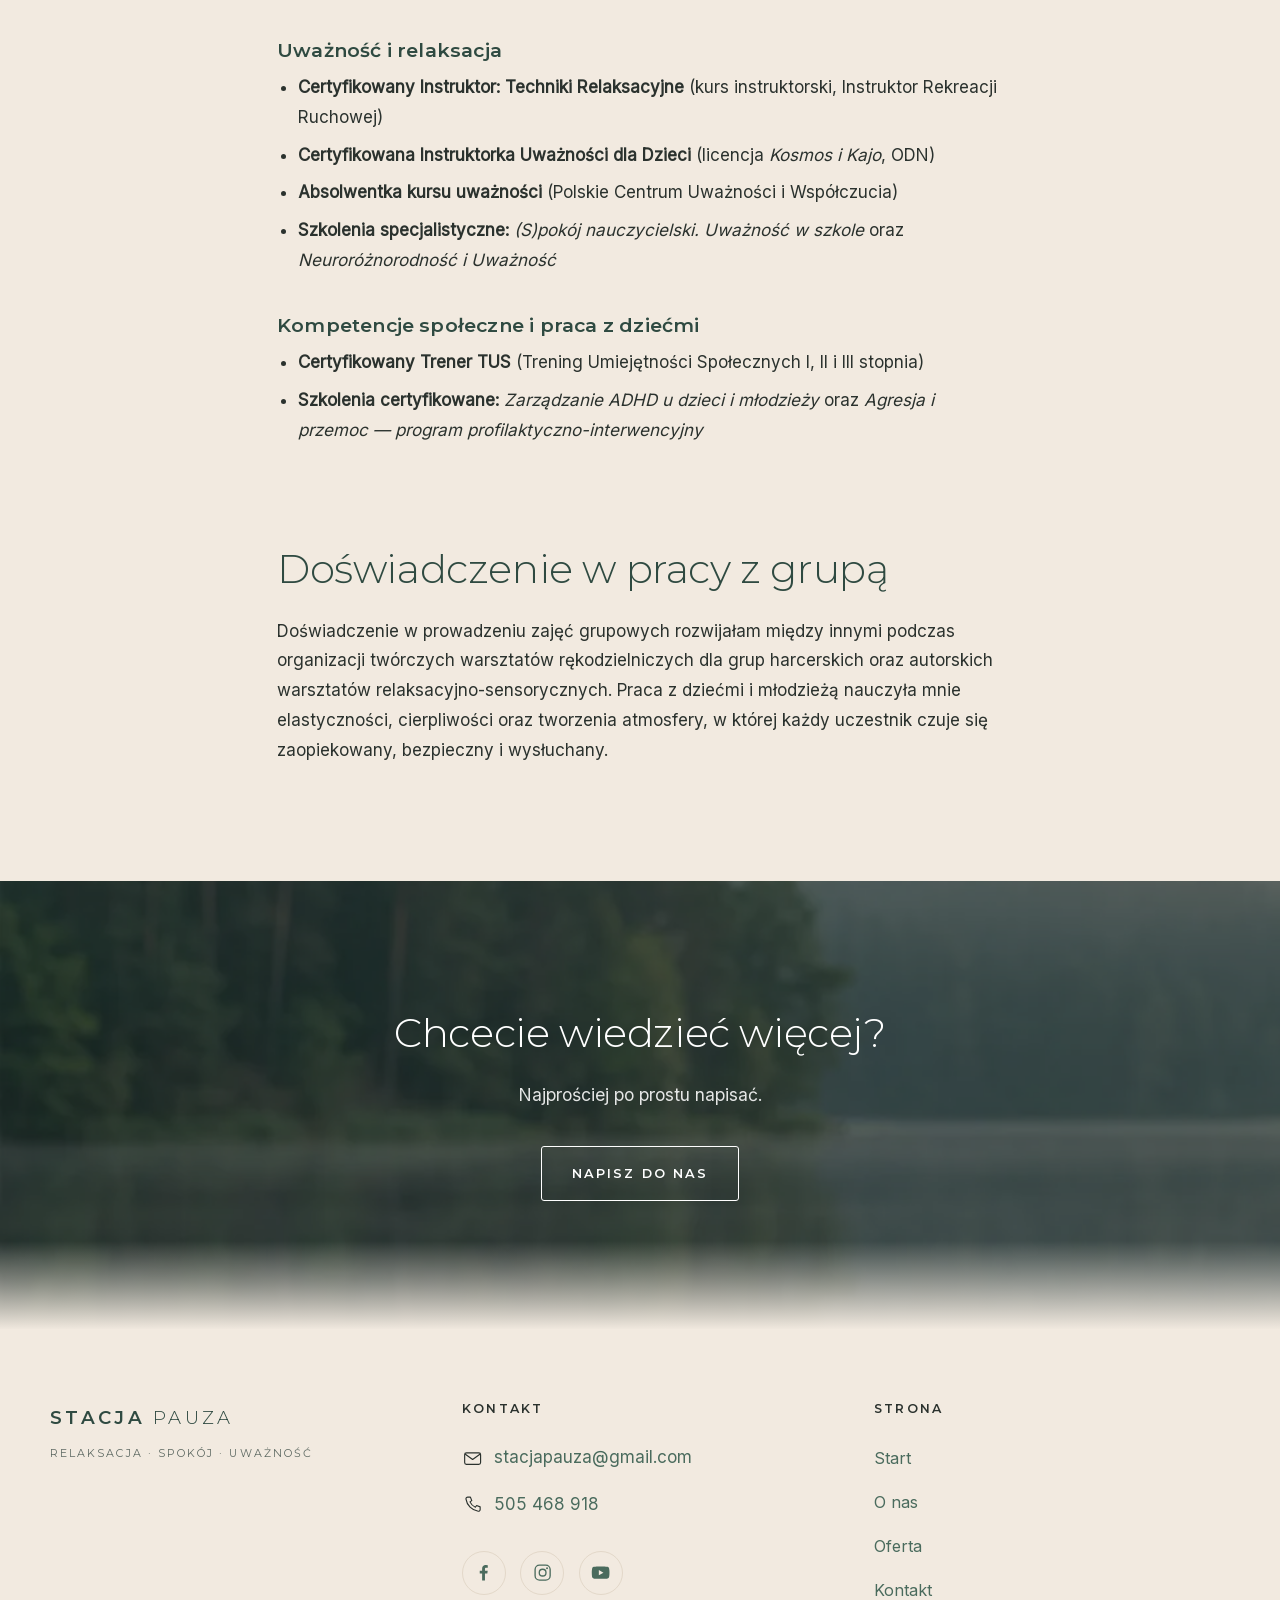
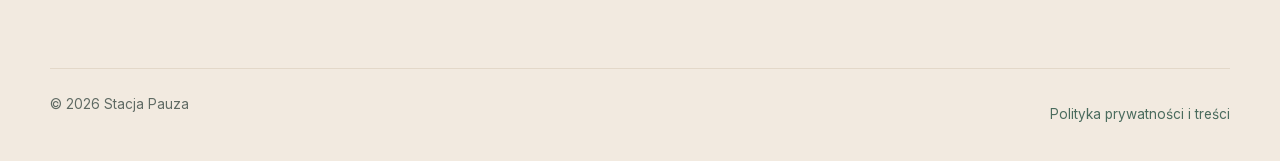
==== commit ee19940c: "Kanał YouTube w profilach społecznościowych" ====
--- a/about.html
+++ b/about.html
@@ -18,6 +18,25 @@
 
   <meta name="theme-color" content="#fbf7f1">
   <link rel="icon" href="/favicon.svg" type="image/svg+xml">
+  <script type="application/ld+json">
+{
+  "@context": "https://schema.org",
+  "@type": "Organization",
+  "name": "Stacja Pauza",
+  "url": "https://stacjapauza.pl/",
+  "description": "Warsztaty relaksacji i uważności dla dzieci i dorosłych — techniki oddechowe, aromaterapia i dźwięk dzwonków Koshi.",
+  "logo": "https://stacjapauza.pl/assets/img/logo-znak.svg",
+  "image": "https://stacjapauza.pl/assets/img/og.jpg",
+  "sameAs": [
+    "https://www.facebook.com/stacjapauza",
+    "https://www.instagram.com/stacjapauza/",
+    "https://www.youtube.com/@StacjaPauza"
+  ],
+  "email": "stacjapauza@gmail.com",
+  "telephone": "+48505468918"
+}
+  </script>
+
   <link rel="stylesheet" href="/assets/css/fonts.css">
   <link rel="stylesheet" href="/assets/css/style.css">
 </head>
@@ -74,6 +93,9 @@
       <rect x="3.5" y="3.5" width="17" height="17" rx="5"/>
       <circle cx="12" cy="12" r="3.8"/>
       <circle cx="17" cy="7" r="1.1" fill="currentColor" stroke="none"/>
+    </symbol>
+    <symbol id="i-youtube" viewBox="0 0 24 24" fill="currentColor">
+      <path fill-rule="evenodd" d="M21.6 7.2a2.5 2.5 0 0 0-1.76-1.77C18.27 5 12 5 12 5s-6.27 0-7.84.43A2.5 2.5 0 0 0 2.4 7.2 26 26 0 0 0 2 12a26 26 0 0 0 .4 4.8 2.5 2.5 0 0 0 1.76 1.77C5.73 19 12 19 12 19s6.27 0 7.84-.43a2.5 2.5 0 0 0 1.76-1.77A26 26 0 0 0 22 12a26 26 0 0 0-.4-4.8ZM10 15V9l5.2 3Z"/>
     </symbol>
   </svg>
 
@@ -101,6 +123,7 @@
         <span class="site-nav__social">
           <a href="https://www.facebook.com/stacjapauza" aria-label="Facebook" rel="noopener" target="_blank"><svg class="icon" aria-hidden="true"><use href="#i-facebook"></use></svg></a>
           <a href="https://www.instagram.com/stacjapauza/" aria-label="Instagram" rel="noopener" target="_blank"><svg class="icon" aria-hidden="true"><use href="#i-instagram"></use></svg></a>
+          <a href="https://www.youtube.com/@StacjaPauza" aria-label="YouTube" rel="noopener" target="_blank"><svg class="icon" aria-hidden="true"><use href="#i-youtube"></use></svg></a>
         </span>
         <a class="btn btn--sm site-nav__cta" href="/contact.html">Napisz do nas</a>
       </nav>
@@ -246,7 +269,7 @@
           <li><svg class="icon" aria-hidden="true"><use href="#i-mail"></use></svg><a href="mailto:stacjapauza@gmail.com">stacjapauza@gmail.com</a></li>
           <li><svg class="icon" aria-hidden="true"><use href="#i-telefon"></use></svg><a href="tel:+48505468918">505 468 918</a></li>
         </ul>
-        <p class="social"><a href="https://www.facebook.com/stacjapauza" aria-label="Facebook" rel="noopener" target="_blank"><svg class="icon" aria-hidden="true"><use href="#i-facebook"></use></svg></a><a href="https://www.instagram.com/stacjapauza/" aria-label="Instagram" rel="noopener" target="_blank"><svg class="icon" aria-hidden="true"><use href="#i-instagram"></use></svg></a></p>
+        <p class="social"><a href="https://www.facebook.com/stacjapauza" aria-label="Facebook" rel="noopener" target="_blank"><svg class="icon" aria-hidden="true"><use href="#i-facebook"></use></svg></a><a href="https://www.instagram.com/stacjapauza/" aria-label="Instagram" rel="noopener" target="_blank"><svg class="icon" aria-hidden="true"><use href="#i-instagram"></use></svg></a><a href="https://www.youtube.com/@StacjaPauza" aria-label="YouTube" rel="noopener" target="_blank"><svg class="icon" aria-hidden="true"><use href="#i-youtube"></use></svg></a></p>
       </div>
 
       <div class="site-footer__col">
